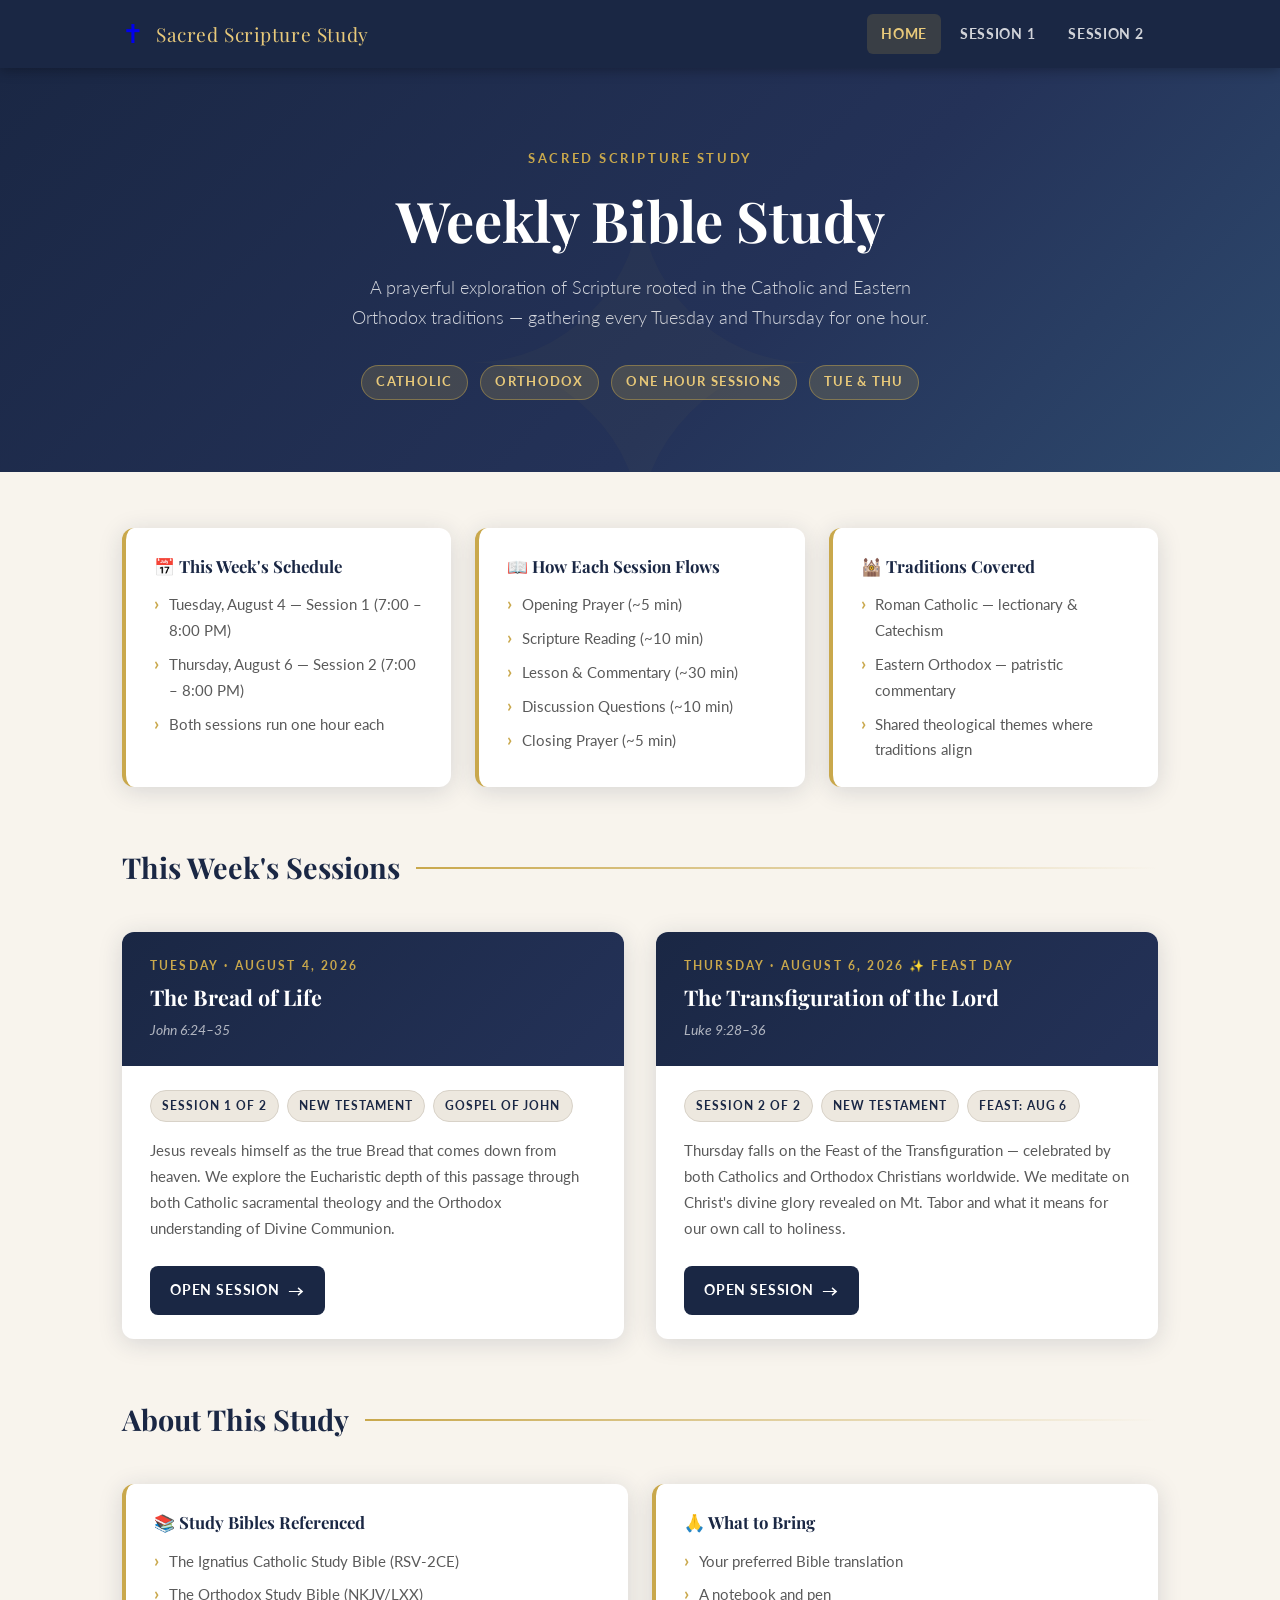
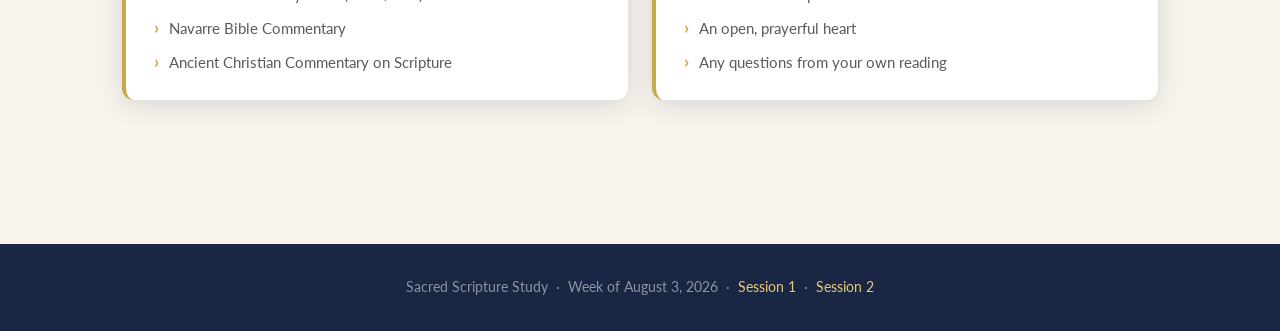
==== index.html @ 8dd01a8c "Add Bible study website: index, two session pages, shared CSS" ====
<!DOCTYPE html>
<html lang="en">
<head>
  <meta charset="UTF-8" />
  <meta name="viewport" content="width=device-width, initial-scale=1.0" />
  <title>Bible Study — Week of August 3, 2026</title>
  <meta name="description" content="Weekly Catholic &amp; Orthodox Bible study sessions — Tuesday &amp; Thursday, one hour each." />
  <link rel="stylesheet" href="styles.css" />
</head>
<body>

  <!-- ── Site Header ─────────────────────────────────────── -->
  <header class="site-header">
    <div class="header-inner">
      <a href="index.html" class="logo">
        <span class="logo-icon">✝</span>
        <span class="logo-text">Sacred Scripture Study</span>
      </a>
      <nav>
        <a href="index.html" class="active">Home</a>
        <a href="session1.html">Session 1</a>
        <a href="session2.html">Session 2</a>
      </nav>
    </div>
  </header>

  <!-- ── Hero ───────────────────────────────────────────── -->
  <section class="hero">
    <p class="hero-eyebrow">Sacred Scripture Study</p>
    <h1>Weekly Bible Study</h1>
    <p class="hero-subtitle">
      A prayerful exploration of Scripture rooted in the Catholic and Eastern
      Orthodox traditions — gathering every Tuesday and Thursday for one hour.
    </p>
    <div class="hero-tags">
      <span class="tag">Catholic</span>
      <span class="tag">Orthodox</span>
      <span class="tag">One Hour Sessions</span>
      <span class="tag">Tue &amp; Thu</span>
    </div>
  </section>

  <!-- ── Main Content ───────────────────────────────────── -->
  <main class="content-wrap">

    <!-- Week overview info boxes -->
    <div class="info-grid">
      <div class="info-box">
        <h3>📅 This Week's Schedule</h3>
        <ul>
          <li>Tuesday, August 4 — Session 1 (7:00 – 8:00 PM)</li>
          <li>Thursday, August 6 — Session 2 (7:00 – 8:00 PM)</li>
          <li>Both sessions run one hour each</li>
        </ul>
      </div>
      <div class="info-box">
        <h3>📖 How Each Session Flows</h3>
        <ul>
          <li>Opening Prayer (~5 min)</li>
          <li>Scripture Reading (~10 min)</li>
          <li>Lesson &amp; Commentary (~30 min)</li>
          <li>Discussion Questions (~10 min)</li>
          <li>Closing Prayer (~5 min)</li>
        </ul>
      </div>
      <div class="info-box">
        <h3>🕍 Traditions Covered</h3>
        <ul>
          <li>Roman Catholic — lectionary &amp; Catechism</li>
          <li>Eastern Orthodox — patristic commentary</li>
          <li>Shared theological themes where traditions align</li>
        </ul>
      </div>
    </div>

    <!-- Session cards -->
    <div class="section-divider">
      <h2 class="section-title">This Week's Sessions</h2>
    </div>

    <div class="session-grid">

      <!-- Session 1 card -->
      <div class="session-card">
        <div class="card-header">
          <p class="card-day">Tuesday · August 4, 2026</p>
          <h3 class="card-title">The Bread of Life</h3>
          <p class="card-verse">John 6:24–35</p>
        </div>
        <div class="card-body">
          <div class="card-meta">
            <span class="badge">Session 1 of 2</span>
            <span class="badge">New Testament</span>
            <span class="badge">Gospel of John</span>
          </div>
          <p class="card-desc">
            Jesus reveals himself as the true Bread that comes down from heaven.
            We explore the Eucharistic depth of this passage through both Catholic
            sacramental theology and the Orthodox understanding of Divine Communion.
          </p>
          <a href="session1.html" class="card-link">
            Open Session <span class="arrow">→</span>
          </a>
        </div>
      </div>

      <!-- Session 2 card -->
      <div class="session-card">
        <div class="card-header">
          <p class="card-day">Thursday · August 6, 2026 ✨ Feast Day</p>
          <h3 class="card-title">The Transfiguration of the Lord</h3>
          <p class="card-verse">Luke 9:28–36</p>
        </div>
        <div class="card-body">
          <div class="card-meta">
            <span class="badge">Session 2 of 2</span>
            <span class="badge">New Testament</span>
            <span class="badge">Feast: Aug 6</span>
          </div>
          <p class="card-desc">
            Thursday falls on the Feast of the Transfiguration — celebrated by
            both Catholics and Orthodox Christians worldwide. We meditate on
            Christ's divine glory revealed on Mt. Tabor and what it means for
            our own call to holiness.
          </p>
          <a href="session2.html" class="card-link">
            Open Session <span class="arrow">→</span>
          </a>
        </div>
      </div>

    </div>

    <!-- About section -->
    <div class="section-divider">
      <h2 class="section-title">About This Study</h2>
    </div>

    <div class="info-grid">
      <div class="info-box">
        <h3>📚 Study Bibles Referenced</h3>
        <ul>
          <li>The Ignatius Catholic Study Bible (RSV-2CE)</li>
          <li>The Orthodox Study Bible (NKJV/LXX)</li>
          <li>Navarre Bible Commentary</li>
          <li>Ancient Christian Commentary on Scripture</li>
        </ul>
      </div>
      <div class="info-box">
        <h3>🙏 What to Bring</h3>
        <ul>
          <li>Your preferred Bible translation</li>
          <li>A notebook and pen</li>
          <li>An open, prayerful heart</li>
          <li>Any questions from your own reading</li>
        </ul>
      </div>
    </div>

  </main>

  <!-- ── Footer ─────────────────────────────────────────── -->
  <footer class="site-footer">
    <p>Sacred Scripture Study &nbsp;·&nbsp; Week of August 3, 2026 &nbsp;·&nbsp;
      <a href="session1.html">Session 1</a> &nbsp;·&nbsp;
      <a href="session2.html">Session 2</a>
    </p>
  </footer>

</body>
</html>
---- styles.css ----
/* ============================================================
   Bible Study — Shared Stylesheet
   Palette: deep navy, antique gold, cream, soft sage
   ============================================================ */

/* ── Google Fonts ─────────────────────────────────────────── */
@import url('https://fonts.googleapis.com/css2?family=Playfair+Display:ital,wght@0,400;0,600;0,700;1,400&family=Lato:wght@300;400;700&display=swap');

/* ── Reset & base ─────────────────────────────────────────── */
*, *::before, *::after { box-sizing: border-box; margin: 0; padding: 0; }

:root {
  --navy:   #1a2744;
  --navy-light: #243258;
  --gold:   #c9a84c;
  --gold-light: #e8c97a;
  --cream:  #f8f4ed;
  --cream-dark: #ede8df;
  --sage:   #6b7f6a;
  --text:   #2d2d2d;
  --text-light: #5a5a5a;
  --white:  #ffffff;
  --shadow: 0 4px 24px rgba(26,39,68,.15);
  --radius: 12px;
  --transition: .25s ease;
}

html { scroll-behavior: smooth; }

body {
  font-family: 'Lato', sans-serif;
  background-color: var(--cream);
  color: var(--text);
  line-height: 1.7;
  font-size: 17px;
}

/* ── Site Header ──────────────────────────────────────────── */
.site-header {
  background: var(--navy);
  padding: 0;
  position: sticky;
  top: 0;
  z-index: 100;
  box-shadow: 0 2px 12px rgba(0,0,0,.3);
}

.header-inner {
  max-width: 1100px;
  margin: 0 auto;
  display: flex;
  align-items: center;
  justify-content: space-between;
  padding: 0 2rem;
  height: 68px;
}

.logo {
  display: flex;
  align-items: center;
  gap: .75rem;
  text-decoration: none;
}

.logo-icon {
  font-size: 1.6rem;
  line-height: 1;
}

.logo-text {
  font-family: 'Playfair Display', serif;
  font-size: 1.2rem;
  color: var(--gold-light);
  letter-spacing: .03em;
}

nav {
  display: flex;
  gap: .25rem;
}

nav a {
  color: rgba(255,255,255,.8);
  text-decoration: none;
  font-size: .9rem;
  font-weight: 700;
  letter-spacing: .05em;
  text-transform: uppercase;
  padding: .5rem .9rem;
  border-radius: 6px;
  transition: background var(--transition), color var(--transition);
}

nav a:hover,
nav a.active {
  background: rgba(201,168,76,.18);
  color: var(--gold-light);
}

/* ── Hero Banner ──────────────────────────────────────────── */
.hero {
  background: linear-gradient(135deg, var(--navy) 0%, var(--navy-light) 60%, #2e4a6e 100%);
  color: var(--white);
  text-align: center;
  padding: 5rem 2rem 4.5rem;
  position: relative;
  overflow: hidden;
}

.hero::before {
  content: '✦';
  position: absolute;
  font-size: 28rem;
  opacity: .03;
  top: -6rem;
  left: 50%;
  transform: translateX(-50%);
  pointer-events: none;
  color: var(--gold);
}

.hero-eyebrow {
  font-family: 'Lato', sans-serif;
  font-size: .8rem;
  font-weight: 700;
  letter-spacing: .2em;
  text-transform: uppercase;
  color: var(--gold);
  margin-bottom: 1rem;
}

.hero h1 {
  font-family: 'Playfair Display', serif;
  font-size: clamp(2.2rem, 5vw, 3.5rem);
  font-weight: 700;
  line-height: 1.2;
  margin-bottom: 1.25rem;
}

.hero-subtitle {
  font-size: 1.1rem;
  font-weight: 300;
  color: rgba(255,255,255,.8);
  max-width: 600px;
  margin: 0 auto 2rem;
}

.hero-tags {
  display: flex;
  gap: .75rem;
  justify-content: center;
  flex-wrap: wrap;
}

.tag {
  background: rgba(201,168,76,.2);
  border: 1px solid rgba(201,168,76,.45);
  color: var(--gold-light);
  font-size: .8rem;
  font-weight: 700;
  letter-spacing: .1em;
  text-transform: uppercase;
  padding: .35rem .9rem;
  border-radius: 50px;
}

/* ── Main content wrapper ─────────────────────────────────── */
.content-wrap {
  max-width: 1100px;
  margin: 0 auto;
  padding: 3.5rem 2rem;
}

/* ── Section heading ─────────────────────────────────────── */
.section-title {
  font-family: 'Playfair Display', serif;
  font-size: 1.8rem;
  font-weight: 700;
  color: var(--navy);
  margin-bottom: .5rem;
}

.section-divider {
  display: flex;
  align-items: center;
  gap: 1rem;
  margin-bottom: 2.5rem;
}

.section-divider::after {
  content: '';
  flex: 1;
  height: 2px;
  background: linear-gradient(to right, var(--gold), transparent);
}

.section-divider .section-title { margin-bottom: 0; }

/* ── Session Cards (index page) ──────────────────────────── */
.session-grid {
  display: grid;
  grid-template-columns: repeat(auto-fit, minmax(300px, 1fr));
  gap: 2rem;
  margin-bottom: 3.5rem;
}

.session-card {
  background: var(--white);
  border-radius: var(--radius);
  box-shadow: var(--shadow);
  overflow: hidden;
  display: flex;
  flex-direction: column;
  transition: transform var(--transition), box-shadow var(--transition);
}

.session-card:hover {
  transform: translateY(-4px);
  box-shadow: 0 8px 32px rgba(26,39,68,.2);
}

.card-header {
  background: linear-gradient(135deg, var(--navy), var(--navy-light));
  padding: 1.5rem 1.75rem;
  color: var(--white);
}

.card-day {
  font-size: .75rem;
  font-weight: 700;
  letter-spacing: .18em;
  text-transform: uppercase;
  color: var(--gold);
  margin-bottom: .4rem;
}

.card-title {
  font-family: 'Playfair Display', serif;
  font-size: 1.35rem;
  font-weight: 700;
  line-height: 1.3;
  margin-bottom: .5rem;
}

.card-verse {
  font-size: .85rem;
  color: rgba(255,255,255,.65);
  font-style: italic;
}

.card-body {
  padding: 1.5rem 1.75rem;
  flex: 1;
  display: flex;
  flex-direction: column;
  gap: 1rem;
}

.card-meta {
  display: flex;
  flex-wrap: wrap;
  gap: .5rem;
}

.badge {
  background: var(--cream-dark);
  color: var(--navy);
  font-size: .75rem;
  font-weight: 700;
  letter-spacing: .08em;
  text-transform: uppercase;
  padding: .3rem .7rem;
  border-radius: 50px;
  border: 1px solid #d8d2c8;
}

.card-desc {
  color: var(--text-light);
  font-size: .95rem;
  flex: 1;
}

.card-link {
  display: inline-flex;
  align-items: center;
  gap: .5rem;
  background: var(--navy);
  color: var(--white);
  text-decoration: none;
  font-size: .85rem;
  font-weight: 700;
  letter-spacing: .06em;
  text-transform: uppercase;
  padding: .7rem 1.25rem;
  border-radius: 8px;
  align-self: flex-start;
  margin-top: .5rem;
  transition: background var(--transition);
}

.card-link:hover { background: var(--gold); color: var(--navy); }
.card-link .arrow { font-size: 1rem; }

/* ── Info Box (calendar / about) ──────────────────────────── */
.info-grid {
  display: grid;
  grid-template-columns: repeat(auto-fit, minmax(260px, 1fr));
  gap: 1.5rem;
  margin-bottom: 3.5rem;
}

.info-box {
  background: var(--white);
  border-radius: var(--radius);
  border-left: 4px solid var(--gold);
  padding: 1.5rem 1.75rem;
  box-shadow: var(--shadow);
}

.info-box h3 {
  font-family: 'Playfair Display', serif;
  font-size: 1.05rem;
  color: var(--navy);
  margin-bottom: .75rem;
  display: flex;
  align-items: center;
  gap: .5rem;
}

.info-box ul {
  list-style: none;
  display: flex;
  flex-direction: column;
  gap: .5rem;
}

.info-box li {
  font-size: .95rem;
  color: var(--text-light);
  display: flex;
  align-items: flex-start;
  gap: .6rem;
}

.info-box li::before {
  content: '›';
  color: var(--gold);
  font-weight: 700;
  font-size: 1.1rem;
  line-height: 1.4;
  flex-shrink: 0;
}

/* ── Session Page Layout ──────────────────────────────────── */
.session-hero {
  background: linear-gradient(135deg, var(--navy) 0%, #2e4a6e 100%);
  color: var(--white);
  padding: 4rem 2rem 3.5rem;
  text-align: center;
}

.session-hero .eyebrow {
  font-size: .75rem;
  font-weight: 700;
  letter-spacing: .2em;
  text-transform: uppercase;
  color: var(--gold);
  margin-bottom: .75rem;
}

.session-hero h1 {
  font-family: 'Playfair Display', serif;
  font-size: clamp(1.9rem, 4vw, 2.8rem);
  font-weight: 700;
  line-height: 1.25;
  margin-bottom: .75rem;
}

.session-hero .session-ref {
  font-size: 1rem;
  color: rgba(255,255,255,.7);
  font-style: italic;
}

.session-meta-bar {
  background: var(--cream-dark);
  border-bottom: 1px solid #d8d2c8;
}

.session-meta-bar .inner {
  max-width: 1100px;
  margin: 0 auto;
  padding: .85rem 2rem;
  display: flex;
  gap: 2rem;
  flex-wrap: wrap;
  align-items: center;
}

.meta-item {
  display: flex;
  align-items: center;
  gap: .45rem;
  font-size: .85rem;
  color: var(--text-light);
  font-weight: 700;
}

.meta-item .icon { font-size: 1rem; }

/* ── Article Blocks ──────────────────────────────────────── */
.article {
  max-width: 860px;
  margin: 0 auto;
  padding: 3.5rem 2rem;
}

.block {
  margin-bottom: 3rem;
}

.block-label {
  font-size: .7rem;
  font-weight: 700;
  letter-spacing: .22em;
  text-transform: uppercase;
  color: var(--gold);
  margin-bottom: .5rem;
}

.block h2 {
  font-family: 'Playfair Display', serif;
  font-size: 1.55rem;
  font-weight: 700;
  color: var(--navy);
  margin-bottom: 1rem;
  line-height: 1.3;
}

.block h3 {
  font-family: 'Playfair Display', serif;
  font-size: 1.15rem;
  font-weight: 600;
  color: var(--navy);
  margin-top: 1.5rem;
  margin-bottom: .6rem;
}

.block p { margin-bottom: .9rem; color: var(--text); }

.block ul, .block ol {
  padding-left: 1.5rem;
  margin-bottom: .9rem;
}

.block li { margin-bottom: .4rem; }

/* ── Prayer Box ──────────────────────────────────────────── */
.prayer-box {
  background: linear-gradient(160deg, var(--navy) 0%, #1e3060 100%);
  color: var(--white);
  border-radius: var(--radius);
  padding: 2.5rem 2.5rem 2rem;
  margin-bottom: 3rem;
  position: relative;
  overflow: hidden;
}

.prayer-box::before {
  content: '✦';
  position: absolute;
  font-size: 14rem;
  right: -2rem;
  bottom: -3rem;
  opacity: .05;
  color: var(--gold);
  pointer-events: none;
}

.prayer-box .prayer-label {
  font-size: .7rem;
  font-weight: 700;
  letter-spacing: .22em;
  text-transform: uppercase;
  color: var(--gold);
  margin-bottom: 1rem;
  display: flex;
  align-items: center;
  gap: .5rem;
}

.prayer-box h2 {
  font-family: 'Playfair Display', serif;
  font-size: 1.5rem;
  margin-bottom: 1.25rem;
  color: var(--white);
}

.prayer-text {
  font-family: 'Playfair Display', serif;
  font-size: 1.05rem;
  font-style: italic;
  line-height: 2;
  color: rgba(255,255,255,.9);
  border-left: 3px solid var(--gold);
  padding-left: 1.5rem;
}

/* ── Scripture Box ───────────────────────────────────────── */
.scripture-box {
  background: var(--cream-dark);
  border-radius: var(--radius);
  padding: 2rem 2.25rem;
  margin-bottom: 3rem;
  border: 1px solid #d8d2c8;
}

.scripture-box .verse-ref {
  font-size: .75rem;
  font-weight: 700;
  letter-spacing: .18em;
  text-transform: uppercase;
  color: var(--sage);
  margin-bottom: .75rem;
  display: flex;
  align-items: center;
  gap: .5rem;
}

.scripture-box h2 {
  font-family: 'Playfair Display', serif;
  font-size: 1.4rem;
  color: var(--navy);
  margin-bottom: 1.25rem;
}

.verse-block { margin-bottom: 1.2rem; }

.verse-num {
  font-size: .75rem;
  font-weight: 700;
  color: var(--gold);
  vertical-align: super;
  margin-right: .2rem;
}

.verse-text {
  font-family: 'Playfair Display', serif;
  font-size: 1rem;
  font-style: italic;
  line-height: 1.85;
  color: var(--text);
}

.translation-note {
  font-size: .8rem;
  color: var(--text-light);
  margin-top: 1rem;
  padding-top: .75rem;
  border-top: 1px solid #d8d2c8;
}

/* ── Tradition Panel ─────────────────────────────────────── */
.tradition-grid {
  display: grid;
  grid-template-columns: repeat(auto-fit, minmax(280px, 1fr));
  gap: 1.5rem;
  margin-bottom: 3rem;
}

.tradition-panel {
  border-radius: var(--radius);
  padding: 1.75rem;
  border: 1px solid;
}

.tradition-panel.catholic {
  background: #f0f4ff;
  border-color: #c0caf0;
}

.tradition-panel.orthodox {
  background: #fff8f0;
  border-color: #f0ddc0;
}

.tradition-panel .trad-label {
  font-size: .7rem;
  font-weight: 700;
  letter-spacing: .18em;
  text-transform: uppercase;
  margin-bottom: .5rem;
}

.tradition-panel.catholic .trad-label { color: #3a4f9e; }
.tradition-panel.orthodox .trad-label { color: #8a4e10; }

.tradition-panel h3 {
  font-family: 'Playfair Display', serif;
  font-size: 1.1rem;
  margin-bottom: .75rem;
}

.tradition-panel.catholic h3 { color: #1a2a6e; }
.tradition-panel.orthodox h3 { color: #6a2e00; }

.tradition-panel p {
  font-size: .95rem;
  color: var(--text-light);
  line-height: 1.7;
}

/* ── Discussion Questions ────────────────────────────────── */
.questions-box {
  background: var(--white);
  border-radius: var(--radius);
  padding: 2rem 2.25rem;
  box-shadow: var(--shadow);
  margin-bottom: 3rem;
}

.questions-box h2 {
  font-family: 'Playfair Display', serif;
  font-size: 1.4rem;
  color: var(--navy);
  margin-bottom: 1.25rem;
}

.question-list {
  list-style: none;
  counter-reset: q-counter;
  display: flex;
  flex-direction: column;
  gap: 1rem;
}

.question-list li {
  counter-increment: q-counter;
  display: flex;
  gap: 1rem;
  align-items: flex-start;
}

.question-list li::before {
  content: counter(q-counter);
  background: var(--navy);
  color: var(--gold-light);
  font-size: .8rem;
  font-weight: 700;
  min-width: 28px;
  height: 28px;
  border-radius: 50%;
  display: flex;
  align-items: center;
  justify-content: center;
  margin-top: .15rem;
  flex-shrink: 0;
}

/* ── Closing Prayer ──────────────────────────────────────── */
.closing-prayer {
  background: var(--cream-dark);
  border-radius: var(--radius);
  padding: 2rem 2.25rem;
  border: 1px solid #d8d2c8;
  margin-bottom: 3rem;
}

.closing-prayer h2 {
  font-family: 'Playfair Display', serif;
  font-size: 1.35rem;
  color: var(--navy);
  margin-bottom: 1rem;
}

.closing-prayer .prayer-text {
  color: var(--text);
  border-left-color: var(--sage);
}

/* ── Session Navigation ──────────────────────────────────── */
.session-nav {
  display: flex;
  justify-content: space-between;
  gap: 1rem;
  flex-wrap: wrap;
  padding: 2rem;
  max-width: 860px;
  margin: 0 auto;
  border-top: 2px solid var(--cream-dark);
}

.session-nav a {
  display: inline-flex;
  align-items: center;
  gap: .5rem;
  text-decoration: none;
  font-size: .85rem;
  font-weight: 700;
  letter-spacing: .06em;
  text-transform: uppercase;
  color: var(--navy);
  transition: color var(--transition);
}

.session-nav a:hover { color: var(--gold); }

/* ── Footer ──────────────────────────────────────────────── */
.site-footer {
  background: var(--navy);
  color: rgba(255,255,255,.5);
  text-align: center;
  padding: 2rem;
  font-size: .85rem;
  margin-top: 2rem;
}

.site-footer a { color: var(--gold-light); text-decoration: none; }
.site-footer a:hover { text-decoration: underline; }

/* ── Responsive ──────────────────────────────────────────── */
@media (max-width: 680px) {
  .header-inner { padding: 0 1rem; }
  nav a { padding: .4rem .6rem; font-size: .8rem; }
  .logo-text { display: none; }
  .content-wrap { padding: 2rem 1rem; }
  .article { padding: 2rem 1rem; }
  .prayer-box { padding: 1.75rem 1.5rem 1.5rem; }
  .prayer-text { font-size: .95rem; }
}
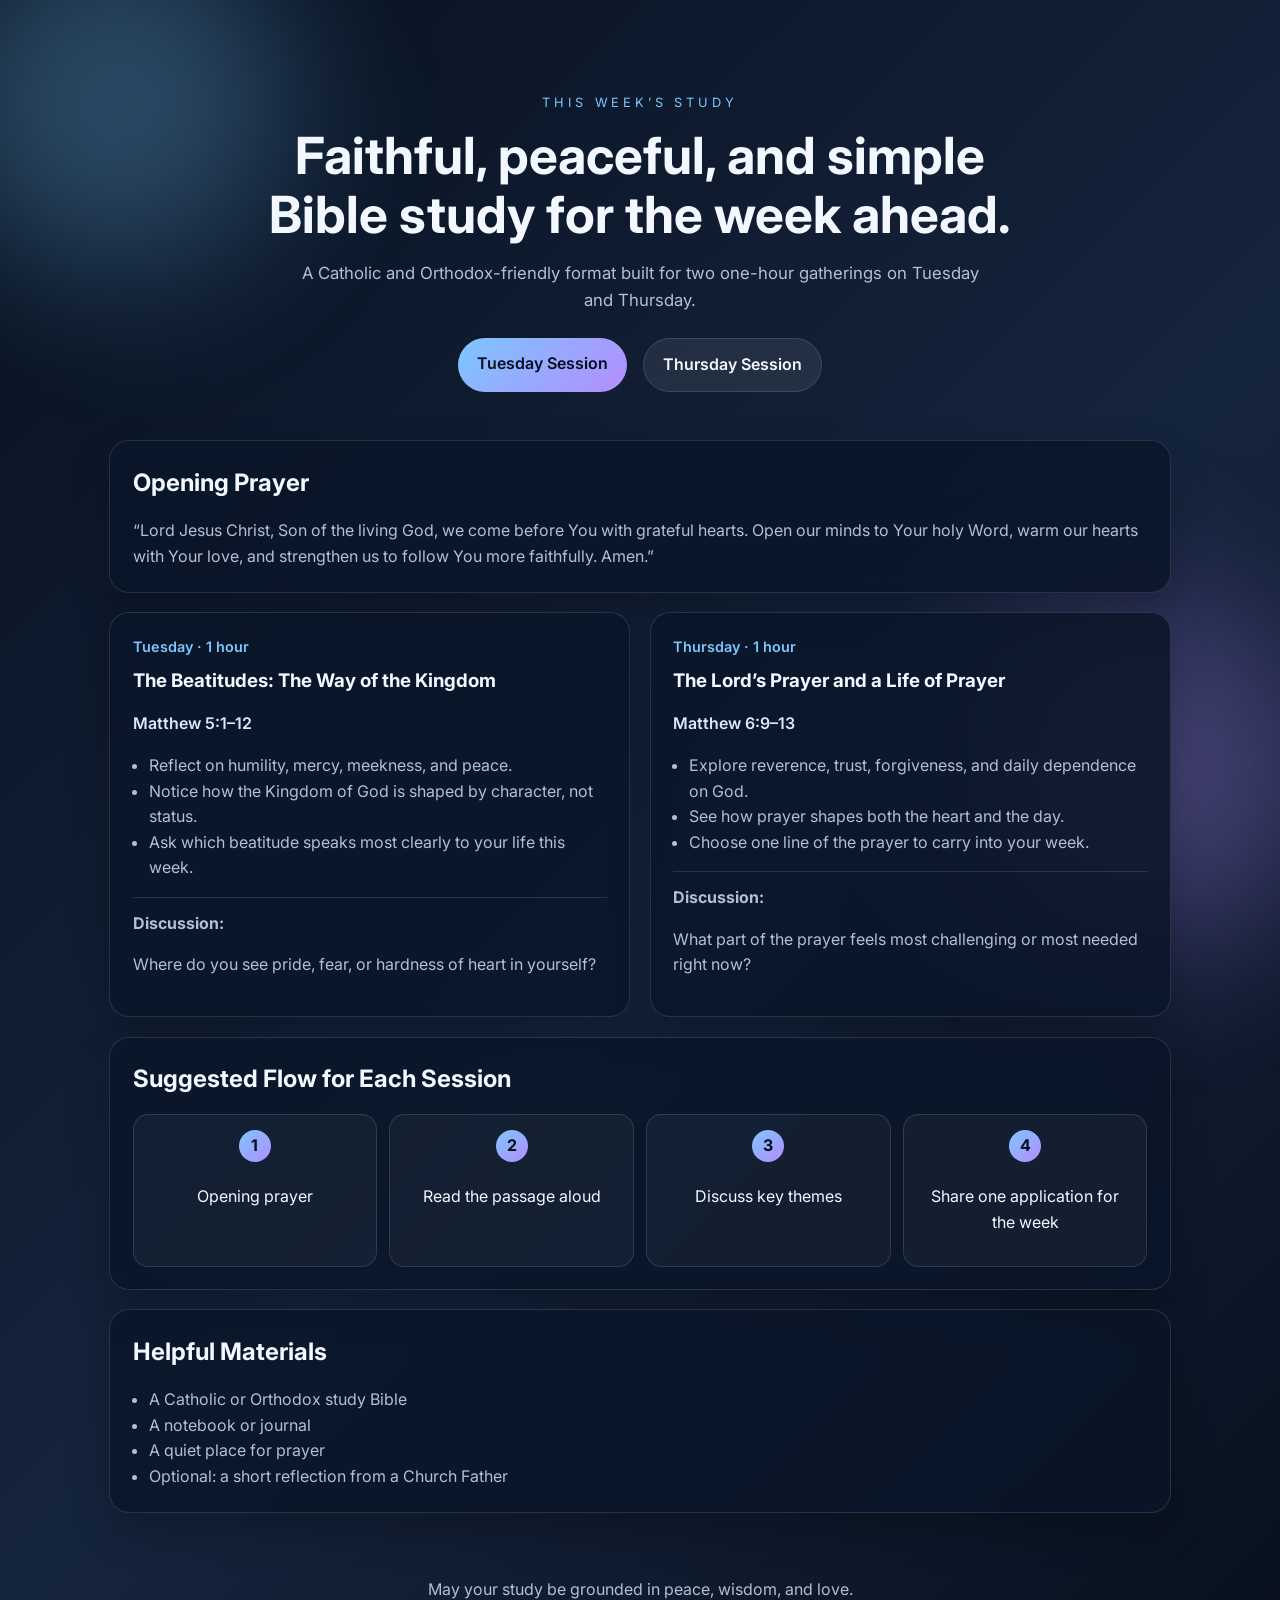
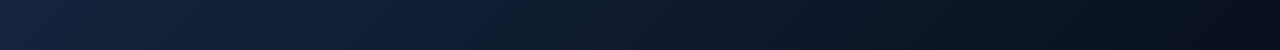
==== commit 0de9cf49: "Add simple Bible study website" ====
--- a/index.html
+++ b/index.html
@@ -1,171 +1,117 @@
 <!DOCTYPE html>
 <html lang="en">
-<head>
-  <meta charset="UTF-8" />
-  <meta name="viewport" content="width=device-width, initial-scale=1.0" />
-  <title>Bible Study — Week of August 3, 2026</title>
-  <meta name="description" content="Weekly Catholic &amp; Orthodox Bible study sessions — Tuesday &amp; Thursday, one hour each." />
-  <link rel="stylesheet" href="styles.css" />
-</head>
-<body>
+  <head>
+    <meta charset="UTF-8" />
+    <meta name="viewport" content="width=device-width, initial-scale=1.0" />
+    <title>Weekly Bible Study</title>
+    <meta
+      name="description"
+      content="A modern, peaceful Bible study plan for Tuesday and Thursday sessions."
+    />
+    <link rel="preconnect" href="https://fonts.googleapis.com" />
+    <link rel="preconnect" href="https://fonts.gstatic.com" crossorigin />
+    <link
+      href="https://fonts.googleapis.com/css2?family=Inter:wght@400;500;600;700&display=swap"
+      rel="stylesheet"
+    />
+    <link rel="stylesheet" href="style.css" />
+  </head>
+  <body>
+    <div class="bg-glow glow-one"></div>
+    <div class="bg-glow glow-two"></div>
 
-  <!-- ── Site Header ─────────────────────────────────────── -->
-  <header class="site-header">
-    <div class="header-inner">
-      <a href="index.html" class="logo">
-        <span class="logo-icon">✝</span>
-        <span class="logo-text">Sacred Scripture Study</span>
-      </a>
-      <nav>
-        <a href="index.html" class="active">Home</a>
-        <a href="session1.html">Session 1</a>
-        <a href="session2.html">Session 2</a>
-      </nav>
-    </div>
-  </header>
-
-  <!-- ── Hero ───────────────────────────────────────────── -->
-  <section class="hero">
-    <p class="hero-eyebrow">Sacred Scripture Study</p>
-    <h1>Weekly Bible Study</h1>
-    <p class="hero-subtitle">
-      A prayerful exploration of Scripture rooted in the Catholic and Eastern
-      Orthodox traditions — gathering every Tuesday and Thursday for one hour.
-    </p>
-    <div class="hero-tags">
-      <span class="tag">Catholic</span>
-      <span class="tag">Orthodox</span>
-      <span class="tag">One Hour Sessions</span>
-      <span class="tag">Tue &amp; Thu</span>
-    </div>
-  </section>
-
-  <!-- ── Main Content ───────────────────────────────────── -->
-  <main class="content-wrap">
-
-    <!-- Week overview info boxes -->
-    <div class="info-grid">
-      <div class="info-box">
-        <h3>📅 This Week's Schedule</h3>
-        <ul>
-          <li>Tuesday, August 4 — Session 1 (7:00 – 8:00 PM)</li>
-          <li>Thursday, August 6 — Session 2 (7:00 – 8:00 PM)</li>
-          <li>Both sessions run one hour each</li>
-        </ul>
-      </div>
-      <div class="info-box">
-        <h3>📖 How Each Session Flows</h3>
-        <ul>
-          <li>Opening Prayer (~5 min)</li>
-          <li>Scripture Reading (~10 min)</li>
-          <li>Lesson &amp; Commentary (~30 min)</li>
-          <li>Discussion Questions (~10 min)</li>
-          <li>Closing Prayer (~5 min)</li>
-        </ul>
-      </div>
-      <div class="info-box">
-        <h3>🕍 Traditions Covered</h3>
-        <ul>
-          <li>Roman Catholic — lectionary &amp; Catechism</li>
-          <li>Eastern Orthodox — patristic commentary</li>
-          <li>Shared theological themes where traditions align</li>
-        </ul>
-      </div>
-    </div>
-
-    <!-- Session cards -->
-    <div class="section-divider">
-      <h2 class="section-title">This Week's Sessions</h2>
-    </div>
-
-    <div class="session-grid">
-
-      <!-- Session 1 card -->
-      <div class="session-card">
-        <div class="card-header">
-          <p class="card-day">Tuesday · August 4, 2026</p>
-          <h3 class="card-title">The Bread of Life</h3>
-          <p class="card-verse">John 6:24–35</p>
-        </div>
-        <div class="card-body">
-          <div class="card-meta">
-            <span class="badge">Session 1 of 2</span>
-            <span class="badge">New Testament</span>
-            <span class="badge">Gospel of John</span>
-          </div>
-          <p class="card-desc">
-            Jesus reveals himself as the true Bread that comes down from heaven.
-            We explore the Eucharistic depth of this passage through both Catholic
-            sacramental theology and the Orthodox understanding of Divine Communion.
-          </p>
-          <a href="session1.html" class="card-link">
-            Open Session <span class="arrow">→</span>
-          </a>
+    <header class="hero">
+      <div class="hero__content">
+        <p class="eyebrow">This Week’s Study</p>
+        <h1>Faithful, peaceful, and simple Bible study for the week ahead.</h1>
+        <p class="hero__text">
+          A Catholic and Orthodox-friendly format built for two one-hour gatherings on
+          Tuesday and Thursday.
+        </p>
+        <div class="hero__actions">
+          <a href="#tuesday" class="button button--primary">Tuesday Session</a>
+          <a href="#thursday" class="button button--secondary">Thursday Session</a>
         </div>
       </div>
+    </header>
 
-      <!-- Session 2 card -->
-      <div class="session-card">
-        <div class="card-header">
-          <p class="card-day">Thursday · August 6, 2026 ✨ Feast Day</p>
-          <h3 class="card-title">The Transfiguration of the Lord</h3>
-          <p class="card-verse">Luke 9:28–36</p>
+    <main class="container">
+      <section class="card prayer-card">
+        <h2>Opening Prayer</h2>
+        <p>
+          “Lord Jesus Christ, Son of the living God, we come before You with grateful
+          hearts. Open our minds to Your holy Word, warm our hearts with Your love, and
+          strengthen us to follow You more faithfully. Amen.”
+        </p>
+      </section>
+
+      <section class="session-grid">
+        <article class="card" id="tuesday">
+          <div class="card__meta">Tuesday · 1 hour</div>
+          <h3>The Beatitudes: The Way of the Kingdom</h3>
+          <p class="card__scripture">Matthew 5:1–12</p>
+          <ul>
+            <li>Reflect on humility, mercy, meekness, and peace.</li>
+            <li>Notice how the Kingdom of God is shaped by character, not status.</li>
+            <li>Ask which beatitude speaks most clearly to your life this week.</li>
+          </ul>
+          <div class="card__questions">
+            <strong>Discussion:</strong>
+            <p>Where do you see pride, fear, or hardness of heart in yourself?</p>
+          </div>
+        </article>
+
+        <article class="card" id="thursday">
+          <div class="card__meta">Thursday · 1 hour</div>
+          <h3>The Lord’s Prayer and a Life of Prayer</h3>
+          <p class="card__scripture">Matthew 6:9–13</p>
+          <ul>
+            <li>Explore reverence, trust, forgiveness, and daily dependence on God.</li>
+            <li>See how prayer shapes both the heart and the day.</li>
+            <li>Choose one line of the prayer to carry into your week.</li>
+          </ul>
+          <div class="card__questions">
+            <strong>Discussion:</strong>
+            <p>What part of the prayer feels most challenging or most needed right now?</p>
+          </div>
+        </article>
+      </section>
+
+      <section class="card simple-structure">
+        <h2>Suggested Flow for Each Session</h2>
+        <div class="steps">
+          <div class="step">
+            <span>1</span>
+            <p>Opening prayer</p>
+          </div>
+          <div class="step">
+            <span>2</span>
+            <p>Read the passage aloud</p>
+          </div>
+          <div class="step">
+            <span>3</span>
+            <p>Discuss key themes</p>
+          </div>
+          <div class="step">
+            <span>4</span>
+            <p>Share one application for the week</p>
+          </div>
         </div>
-        <div class="card-body">
-          <div class="card-meta">
-            <span class="badge">Session 2 of 2</span>
-            <span class="badge">New Testament</span>
-            <span class="badge">Feast: Aug 6</span>
-          </div>
-          <p class="card-desc">
-            Thursday falls on the Feast of the Transfiguration — celebrated by
-            both Catholics and Orthodox Christians worldwide. We meditate on
-            Christ's divine glory revealed on Mt. Tabor and what it means for
-            our own call to holiness.
-          </p>
-          <a href="session2.html" class="card-link">
-            Open Session <span class="arrow">→</span>
-          </a>
-        </div>
-      </div>
+      </section>
 
-    </div>
+      <section class="card materials-card">
+        <h2>Helpful Materials</h2>
+        <ul>
+          <li>A Catholic or Orthodox study Bible</li>
+          <li>A notebook or journal</li>
+          <li>A quiet place for prayer</li>
+          <li>Optional: a short reflection from a Church Father</li>
+        </ul>
+      </section>
+    </main>
 
-    <!-- About section -->
-    <div class="section-divider">
-      <h2 class="section-title">About This Study</h2>
-    </div>
-
-    <div class="info-grid">
-      <div class="info-box">
-        <h3>📚 Study Bibles Referenced</h3>
-        <ul>
-          <li>The Ignatius Catholic Study Bible (RSV-2CE)</li>
-          <li>The Orthodox Study Bible (NKJV/LXX)</li>
-          <li>Navarre Bible Commentary</li>
-          <li>Ancient Christian Commentary on Scripture</li>
-        </ul>
-      </div>
-      <div class="info-box">
-        <h3>🙏 What to Bring</h3>
-        <ul>
-          <li>Your preferred Bible translation</li>
-          <li>A notebook and pen</li>
-          <li>An open, prayerful heart</li>
-          <li>Any questions from your own reading</li>
-        </ul>
-      </div>
-    </div>
-
-  </main>
-
-  <!-- ── Footer ─────────────────────────────────────────── -->
-  <footer class="site-footer">
-    <p>Sacred Scripture Study &nbsp;·&nbsp; Week of August 3, 2026 &nbsp;·&nbsp;
-      <a href="session1.html">Session 1</a> &nbsp;·&nbsp;
-      <a href="session2.html">Session 2</a>
-    </p>
-  </footer>
-
-</body>
+    <footer class="footer">
+      <p>May your study be grounded in peace, wisdom, and love.</p>
+    </footer>
+  </body>
 </html>
--- a/style.css
+++ b/style.css
@@ -0,0 +1,241 @@
+:root {
+  color-scheme: dark;
+  --bg: #07111f;
+  --bg-soft: #0f1c2f;
+  --card: rgba(10, 22, 40, 0.85);
+  --text: #f3f7ff;
+  --muted: #b3c0d4;
+  --accent: #7cc7ff;
+  --accent-2: #b48cff;
+  --border: rgba(255, 255, 255, 0.12);
+}
+
+* {
+  box-sizing: border-box;
+}
+
+body {
+  margin: 0;
+  font-family: "Inter", sans-serif;
+  color: var(--text);
+  background: linear-gradient(135deg, var(--bg), #15243d 55%, #08101d);
+  min-height: 100vh;
+  line-height: 1.6;
+  overflow-x: hidden;
+}
+
+.bg-glow {
+  position: fixed;
+  width: 22rem;
+  height: 22rem;
+  border-radius: 50%;
+  filter: blur(80px);
+  opacity: 0.3;
+  z-index: 0;
+  pointer-events: none;
+}
+
+.glow-one {
+  background: var(--accent);
+  top: -5rem;
+  left: -4rem;
+}
+
+.glow-two {
+  background: var(--accent-2);
+  bottom: -3rem;
+  right: -3rem;
+}
+
+.hero,
+.container,
+.footer {
+  position: relative;
+  z-index: 1;
+}
+
+.hero {
+  padding: 5rem 1.5rem 3rem;
+  display: flex;
+  justify-content: center;
+}
+
+.hero__content {
+  max-width: 760px;
+  text-align: center;
+}
+
+.eyebrow {
+  text-transform: uppercase;
+  letter-spacing: 0.3em;
+  font-size: 0.8rem;
+  color: var(--accent);
+  margin-bottom: 0.8rem;
+}
+
+h1 {
+  font-size: clamp(2rem, 4vw, 3.2rem);
+  line-height: 1.15;
+  margin: 0 0 1rem;
+}
+
+.hero__text {
+  font-size: 1.05rem;
+  color: var(--muted);
+  margin: 0 auto 1.5rem;
+  max-width: 680px;
+}
+
+.hero__actions {
+  display: flex;
+  justify-content: center;
+  gap: 1rem;
+  flex-wrap: wrap;
+}
+
+.button {
+  text-decoration: none;
+  padding: 0.85rem 1.2rem;
+  border-radius: 999px;
+  font-weight: 600;
+  transition: transform 0.2s ease, background 0.2s ease;
+}
+
+.button:hover {
+  transform: translateY(-2px);
+}
+
+.button--primary {
+  background: linear-gradient(135deg, var(--accent), var(--accent-2));
+  color: #03111d;
+}
+
+.button--secondary {
+  background: rgba(255, 255, 255, 0.08);
+  color: var(--text);
+  border: 1px solid var(--border);
+}
+
+.container {
+  max-width: 1100px;
+  margin: 0 auto;
+  padding: 0 1.2rem 3rem;
+}
+
+.card {
+  background: var(--card);
+  border: 1px solid var(--border);
+  border-radius: 1.25rem;
+  box-shadow: 0 18px 40px rgba(0, 0, 0, 0.24);
+  padding: 1.4rem;
+  backdrop-filter: blur(10px);
+}
+
+.prayer-card {
+  margin-bottom: 1.2rem;
+}
+
+.prayer-card p {
+  color: var(--muted);
+  margin-bottom: 0;
+}
+
+.session-grid {
+  display: grid;
+  grid-template-columns: repeat(2, minmax(0, 1fr));
+  gap: 1.2rem;
+  margin-bottom: 1.2rem;
+}
+
+.card__meta {
+  color: var(--accent);
+  font-weight: 600;
+  font-size: 0.9rem;
+  margin-bottom: 0.45rem;
+}
+
+.card h2,
+.card h3 {
+  margin-top: 0;
+  margin-bottom: 0.4rem;
+}
+
+.card__scripture {
+  color: #d9e9ff;
+  font-weight: 600;
+  margin-bottom: 0.6rem;
+}
+
+.card ul {
+  padding-left: 1rem;
+  color: var(--muted);
+}
+
+.card__questions {
+  margin-top: 0.8rem;
+  padding-top: 0.8rem;
+  border-top: 1px solid var(--border);
+  color: var(--muted);
+}
+
+.simple-structure {
+  margin-bottom: 1.2rem;
+}
+
+.steps {
+  display: grid;
+  grid-template-columns: repeat(4, minmax(0, 1fr));
+  gap: 0.8rem;
+  margin-top: 1rem;
+}
+
+.step {
+  background: rgba(255, 255, 255, 0.04);
+  padding: 0.9rem;
+  border-radius: 0.95rem;
+  border: 1px solid var(--border);
+  text-align: center;
+}
+
+.step span {
+  display: inline-flex;
+  align-items: center;
+  justify-content: center;
+  width: 2rem;
+  height: 2rem;
+  border-radius: 50%;
+  background: linear-gradient(135deg, var(--accent), var(--accent-2));
+  color: #03111d;
+  font-weight: 700;
+  margin-bottom: 0.4rem;
+}
+
+.materials-card ul {
+  margin-bottom: 0;
+}
+
+.footer {
+  text-align: center;
+  padding: 0 1rem 2rem;
+  color: var(--muted);
+}
+
+@media (max-width: 768px) {
+  .session-grid {
+    grid-template-columns: 1fr;
+  }
+
+  .steps {
+    grid-template-columns: 1fr 1fr;
+  }
+}
+
+@media (max-width: 480px) {
+  .hero {
+    padding-top: 3rem;
+  }
+
+  .steps {
+    grid-template-columns: 1fr;
+  }
+}
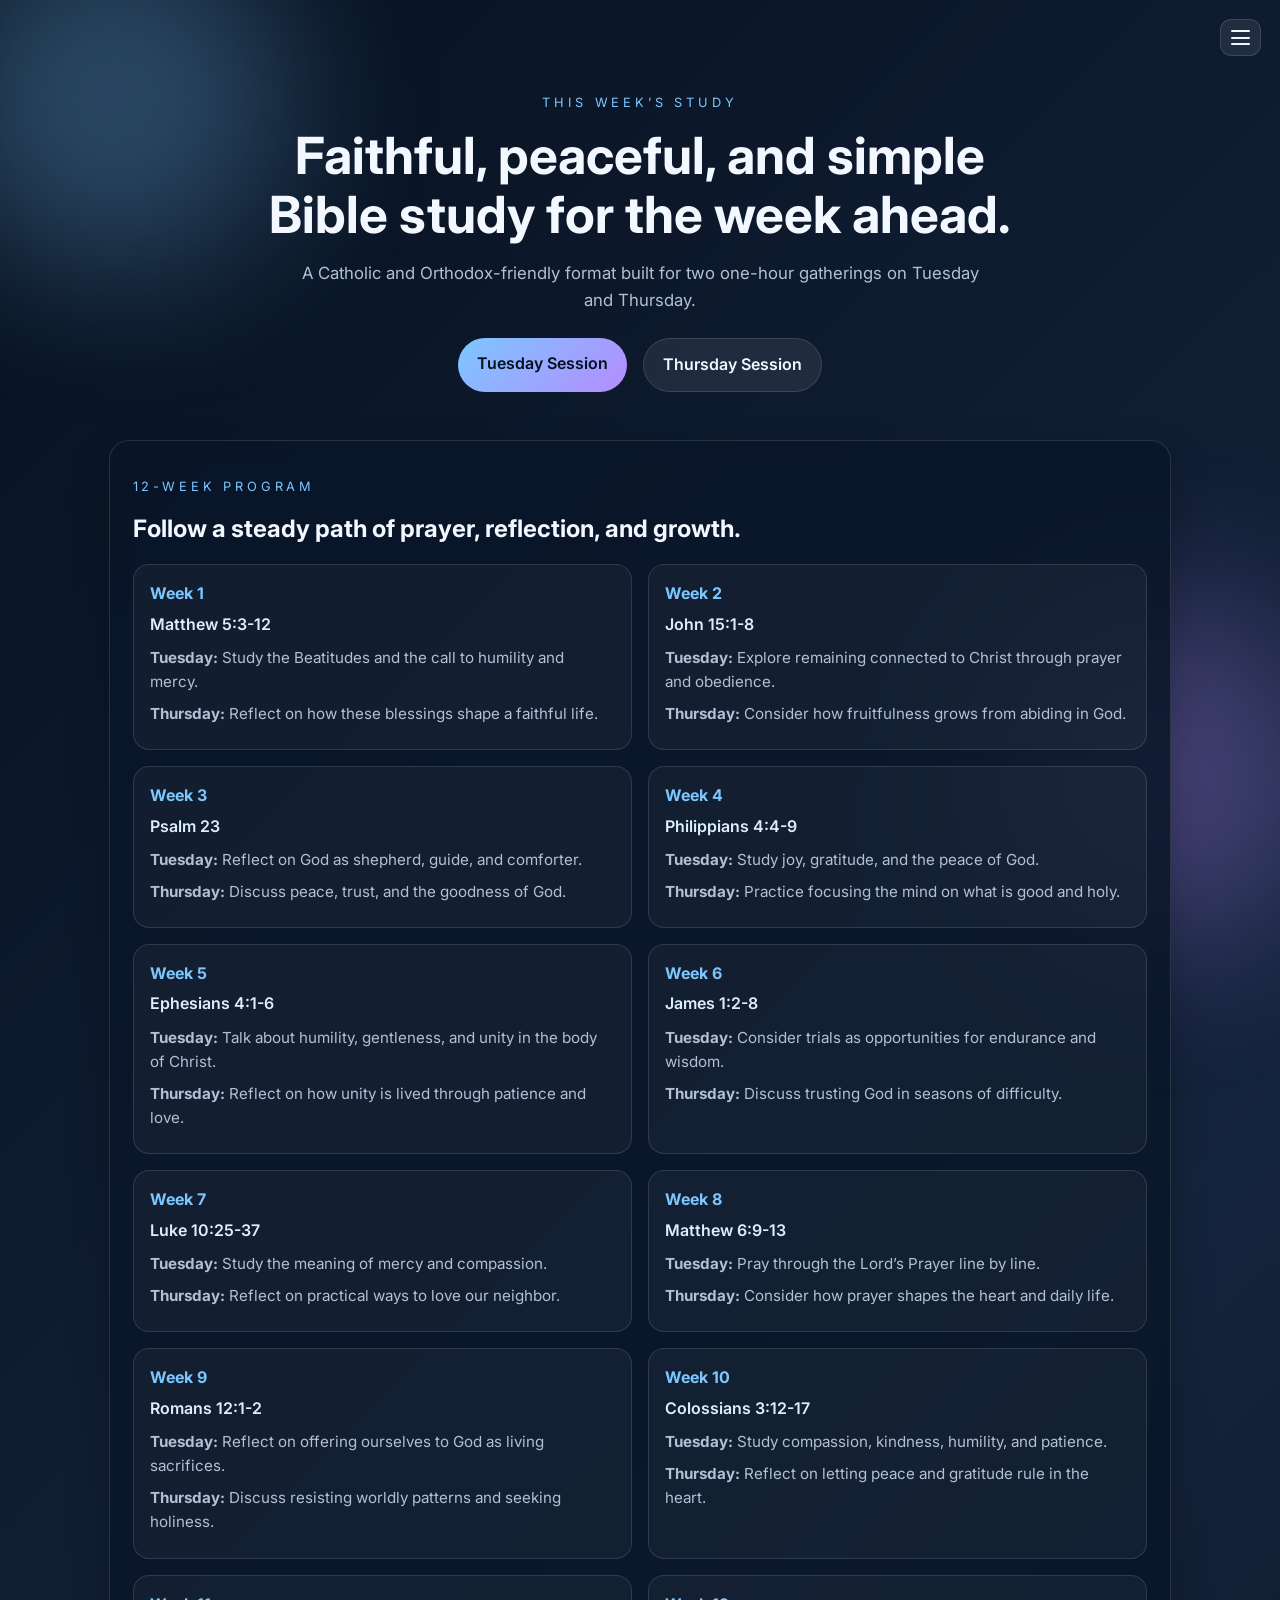
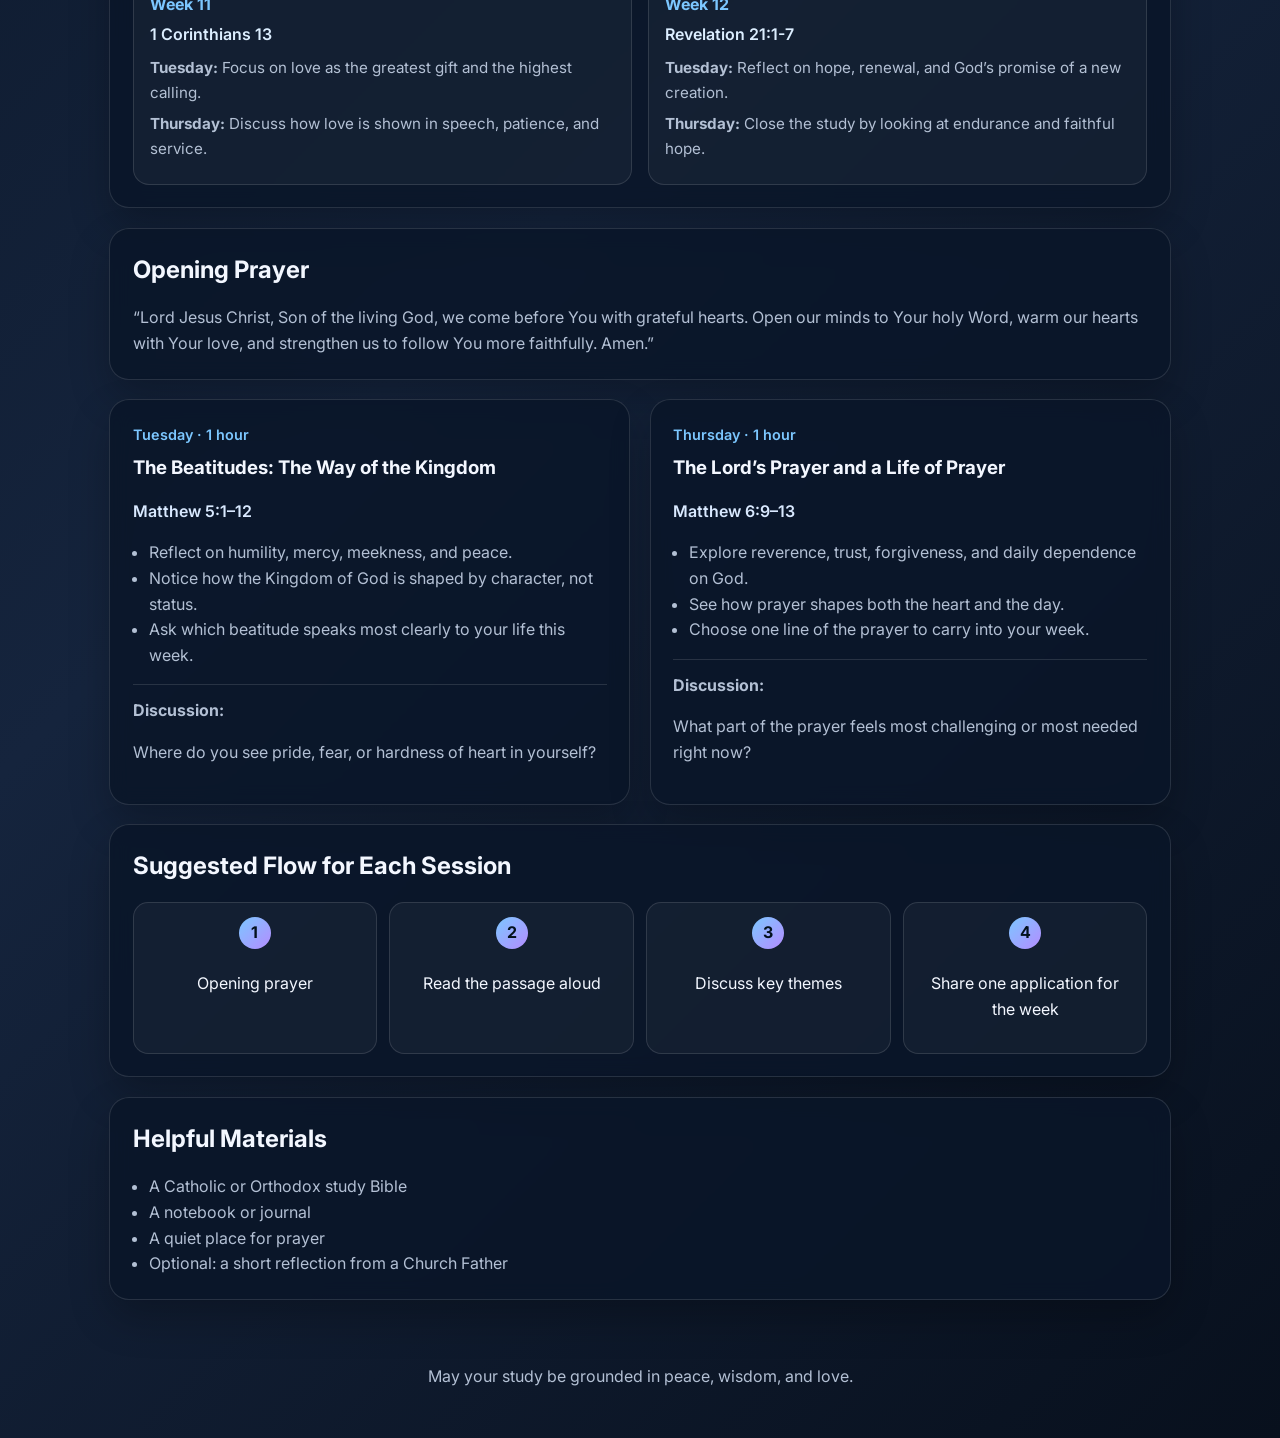
==== commit 924c3198: "Expand site into 12-week study program" ====
--- a/index.html
+++ b/index.html
@@ -21,6 +21,11 @@
     <div class="bg-glow glow-two"></div>
 
     <header class="hero">
+      <button class="menu-icon" aria-label="Study sections">
+        <span></span>
+        <span></span>
+        <span></span>
+      </button>
       <div class="hero__content">
         <p class="eyebrow">This Week’s Study</p>
         <h1>Faithful, peaceful, and simple Bible study for the week ahead.</h1>
@@ -36,6 +41,86 @@
     </header>
 
     <main class="container">
+      <section class="card weeks-section">
+        <div class="weeks-header">
+          <p class="eyebrow">12-Week Program</p>
+          <h2>Follow a steady path of prayer, reflection, and growth.</h2>
+        </div>
+        <div class="weeks-grid">
+          <article class="week-card">
+            <div class="week-number">Week 1</div>
+            <div class="week-verse">Matthew 5:3-12</div>
+            <div class="week-item"><strong>Tuesday:</strong> Study the Beatitudes and the call to humility and mercy.</div>
+            <div class="week-item"><strong>Thursday:</strong> Reflect on how these blessings shape a faithful life.</div>
+          </article>
+          <article class="week-card">
+            <div class="week-number">Week 2</div>
+            <div class="week-verse">John 15:1-8</div>
+            <div class="week-item"><strong>Tuesday:</strong> Explore remaining connected to Christ through prayer and obedience.</div>
+            <div class="week-item"><strong>Thursday:</strong> Consider how fruitfulness grows from abiding in God.</div>
+          </article>
+          <article class="week-card">
+            <div class="week-number">Week 3</div>
+            <div class="week-verse">Psalm 23</div>
+            <div class="week-item"><strong>Tuesday:</strong> Reflect on God as shepherd, guide, and comforter.</div>
+            <div class="week-item"><strong>Thursday:</strong> Discuss peace, trust, and the goodness of God.</div>
+          </article>
+          <article class="week-card">
+            <div class="week-number">Week 4</div>
+            <div class="week-verse">Philippians 4:4-9</div>
+            <div class="week-item"><strong>Tuesday:</strong> Study joy, gratitude, and the peace of God.</div>
+            <div class="week-item"><strong>Thursday:</strong> Practice focusing the mind on what is good and holy.</div>
+          </article>
+          <article class="week-card">
+            <div class="week-number">Week 5</div>
+            <div class="week-verse">Ephesians 4:1-6</div>
+            <div class="week-item"><strong>Tuesday:</strong> Talk about humility, gentleness, and unity in the body of Christ.</div>
+            <div class="week-item"><strong>Thursday:</strong> Reflect on how unity is lived through patience and love.</div>
+          </article>
+          <article class="week-card">
+            <div class="week-number">Week 6</div>
+            <div class="week-verse">James 1:2-8</div>
+            <div class="week-item"><strong>Tuesday:</strong> Consider trials as opportunities for endurance and wisdom.</div>
+            <div class="week-item"><strong>Thursday:</strong> Discuss trusting God in seasons of difficulty.</div>
+          </article>
+          <article class="week-card">
+            <div class="week-number">Week 7</div>
+            <div class="week-verse">Luke 10:25-37</div>
+            <div class="week-item"><strong>Tuesday:</strong> Study the meaning of mercy and compassion.</div>
+            <div class="week-item"><strong>Thursday:</strong> Reflect on practical ways to love our neighbor.</div>
+          </article>
+          <article class="week-card">
+            <div class="week-number">Week 8</div>
+            <div class="week-verse">Matthew 6:9-13</div>
+            <div class="week-item"><strong>Tuesday:</strong> Pray through the Lord’s Prayer line by line.</div>
+            <div class="week-item"><strong>Thursday:</strong> Consider how prayer shapes the heart and daily life.</div>
+          </article>
+          <article class="week-card">
+            <div class="week-number">Week 9</div>
+            <div class="week-verse">Romans 12:1-2</div>
+            <div class="week-item"><strong>Tuesday:</strong> Reflect on offering ourselves to God as living sacrifices.</div>
+            <div class="week-item"><strong>Thursday:</strong> Discuss resisting worldly patterns and seeking holiness.</div>
+          </article>
+          <article class="week-card">
+            <div class="week-number">Week 10</div>
+            <div class="week-verse">Colossians 3:12-17</div>
+            <div class="week-item"><strong>Tuesday:</strong> Study compassion, kindness, humility, and patience.</div>
+            <div class="week-item"><strong>Thursday:</strong> Reflect on letting peace and gratitude rule in the heart.</div>
+          </article>
+          <article class="week-card">
+            <div class="week-number">Week 11</div>
+            <div class="week-verse">1 Corinthians 13</div>
+            <div class="week-item"><strong>Tuesday:</strong> Focus on love as the greatest gift and the highest calling.</div>
+            <div class="week-item"><strong>Thursday:</strong> Discuss how love is shown in speech, patience, and service.</div>
+          </article>
+          <article class="week-card">
+            <div class="week-number">Week 12</div>
+            <div class="week-verse">Revelation 21:1-7</div>
+            <div class="week-item"><strong>Tuesday:</strong> Reflect on hope, renewal, and God’s promise of a new creation.</div>
+            <div class="week-item"><strong>Thursday:</strong> Close the study by looking at endurance and faithful hope.</div>
+          </article>
+        </div>
+      </section>
       <section class="card prayer-card">
         <h2>Opening Prayer</h2>
         <p>
--- a/style.css
+++ b/style.css
@@ -58,6 +58,29 @@
   padding: 5rem 1.5rem 3rem;
   display: flex;
   justify-content: center;
+  position: relative;
+}
+
+.menu-icon {
+  position: absolute;
+  top: 1.2rem;
+  right: 1.2rem;
+  display: flex;
+  flex-direction: column;
+  gap: 0.3rem;
+  background: rgba(255, 255, 255, 0.08);
+  border: 1px solid var(--border);
+  border-radius: 0.7rem;
+  padding: 0.6rem;
+  cursor: pointer;
+}
+
+.menu-icon span {
+  display: block;
+  width: 1.2rem;
+  height: 2px;
+  background: var(--text);
+  border-radius: 999px;
 }
 
 .hero__content {
@@ -129,6 +152,45 @@
   box-shadow: 0 18px 40px rgba(0, 0, 0, 0.24);
   padding: 1.4rem;
   backdrop-filter: blur(10px);
+}
+
+.weeks-section {
+  margin-bottom: 1.2rem;
+}
+
+.weeks-header {
+  margin-bottom: 1rem;
+}
+
+.weeks-grid {
+  display: grid;
+  grid-template-columns: repeat(2, minmax(0, 1fr));
+  gap: 1rem;
+}
+
+.week-card {
+  background: rgba(255, 255, 255, 0.04);
+  border: 1px solid var(--border);
+  border-radius: 1rem;
+  padding: 1rem;
+}
+
+.week-number {
+  color: var(--accent);
+  font-weight: 700;
+  margin-bottom: 0.3rem;
+}
+
+.week-verse {
+  font-weight: 600;
+  margin-bottom: 0.55rem;
+  color: #dceeff;
+}
+
+.week-item {
+  color: var(--muted);
+  font-size: 0.95rem;
+  margin-bottom: 0.45rem;
 }
 
 .prayer-card {
@@ -225,6 +287,10 @@
     grid-template-columns: 1fr;
   }
 
+  .weeks-grid {
+    grid-template-columns: 1fr;
+  }
+
   .steps {
     grid-template-columns: 1fr 1fr;
   }
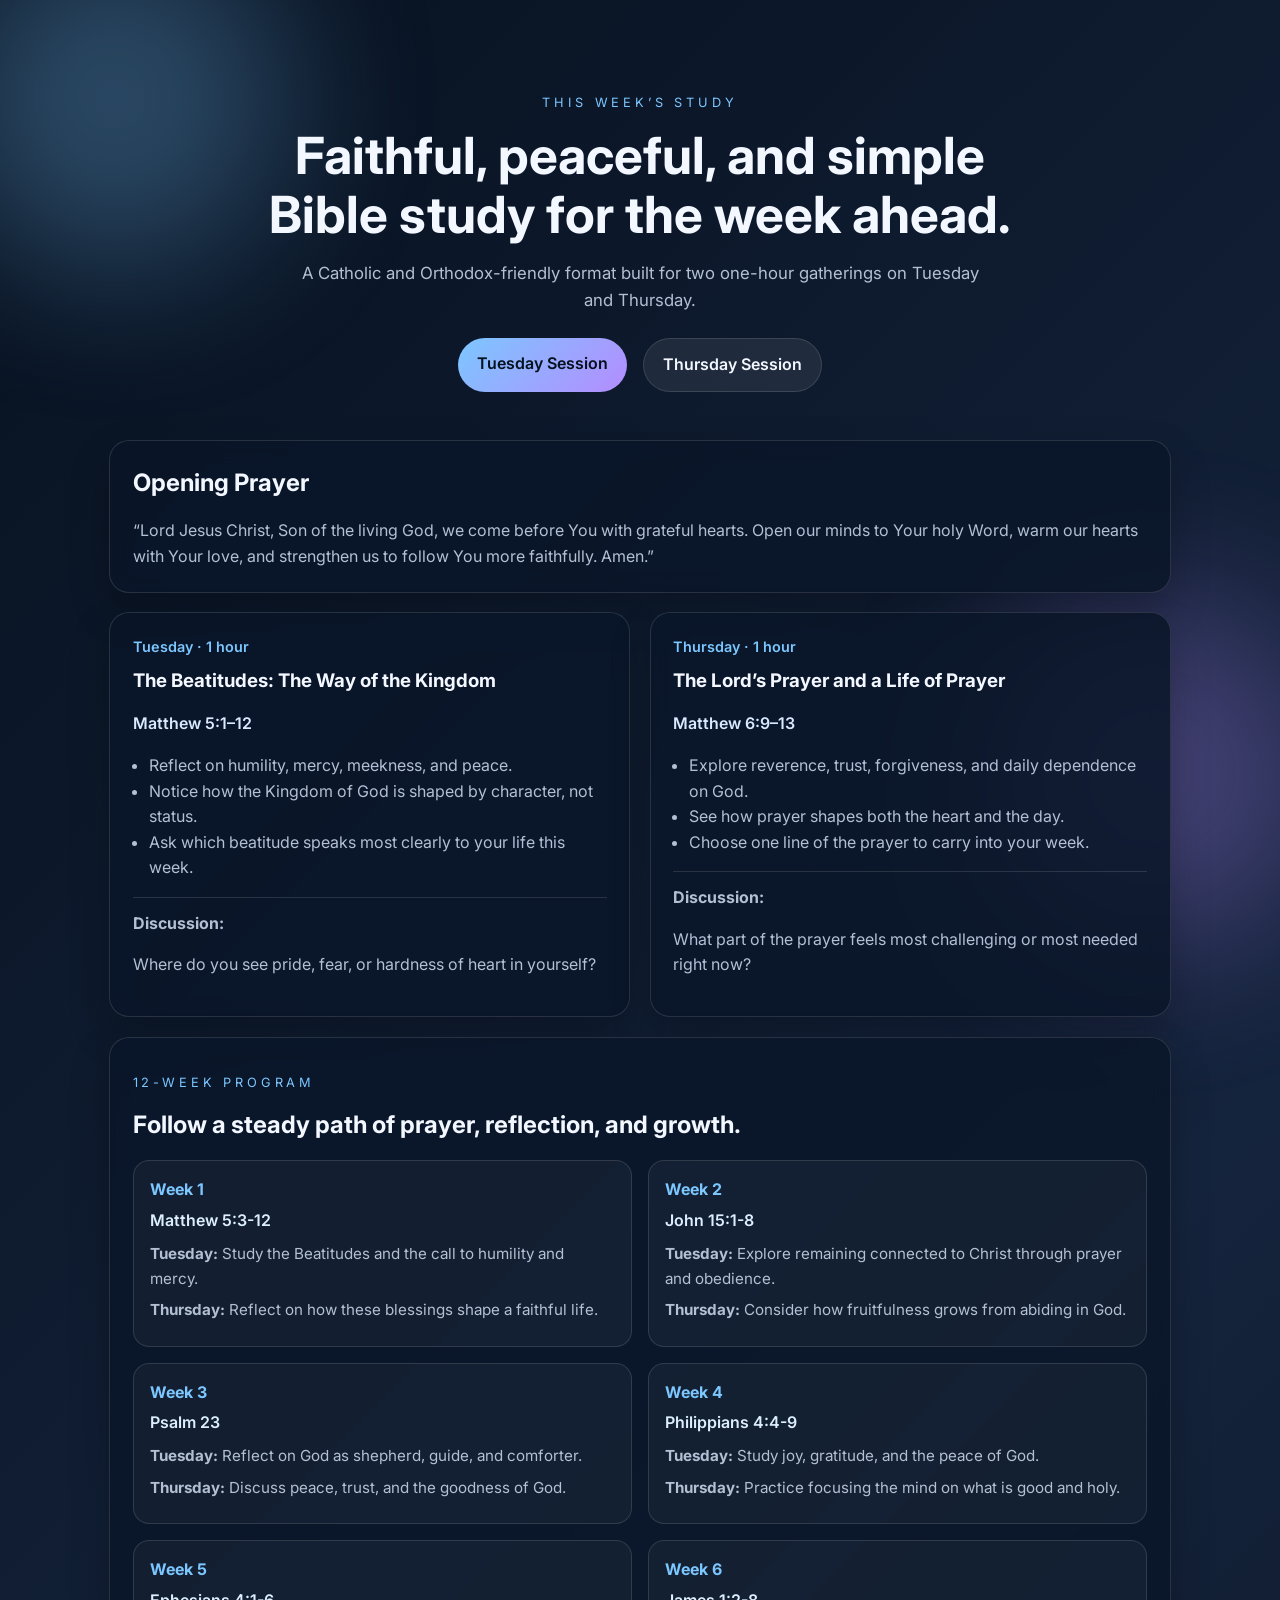
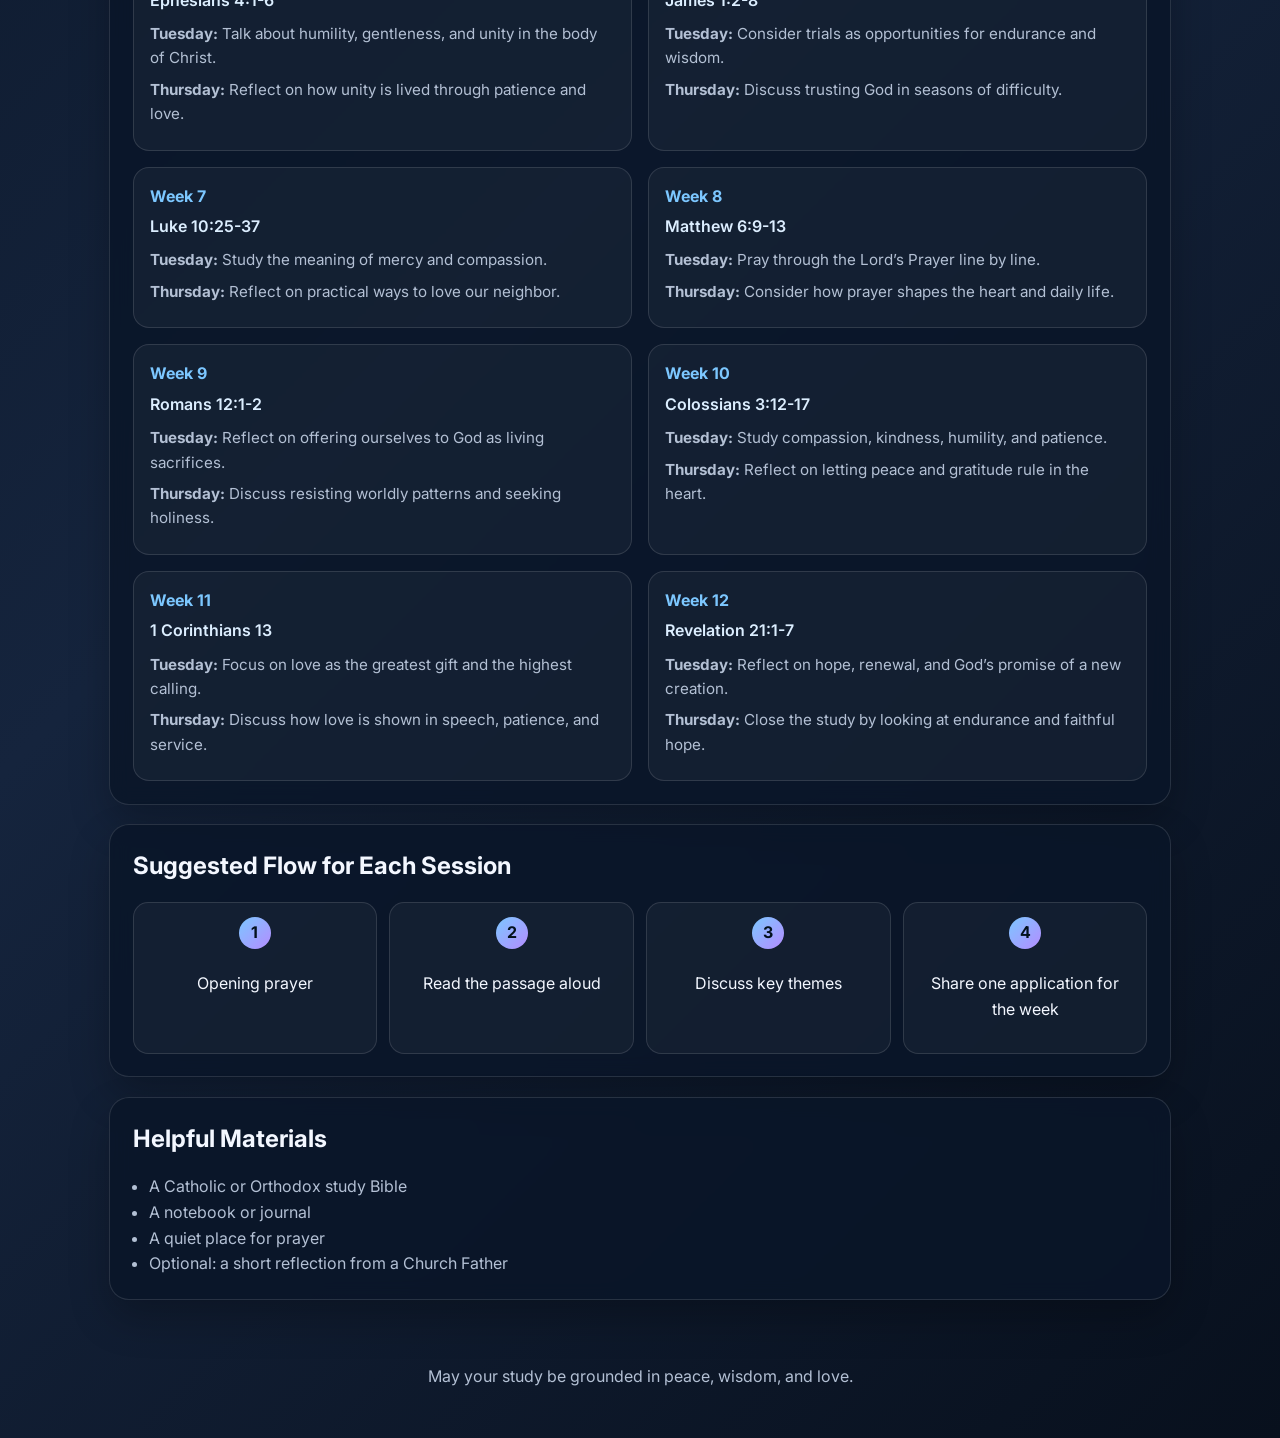
==== commit 35514d30: "Reorder opening sections and remove menu icon" ====
--- a/index.html
+++ b/index.html
@@ -21,11 +21,6 @@
     <div class="bg-glow glow-two"></div>
 
     <header class="hero">
-      <button class="menu-icon" aria-label="Study sections">
-        <span></span>
-        <span></span>
-        <span></span>
-      </button>
       <div class="hero__content">
         <p class="eyebrow">This Week’s Study</p>
         <h1>Faithful, peaceful, and simple Bible study for the week ahead.</h1>
@@ -41,6 +36,47 @@
     </header>
 
     <main class="container">
+      <section class="card prayer-card">
+        <h2>Opening Prayer</h2>
+        <p>
+          “Lord Jesus Christ, Son of the living God, we come before You with grateful
+          hearts. Open our minds to Your holy Word, warm our hearts with Your love, and
+          strengthen us to follow You more faithfully. Amen.”
+        </p>
+      </section>
+
+      <section class="session-grid">
+        <article class="card" id="tuesday">
+          <div class="card__meta">Tuesday · 1 hour</div>
+          <h3>The Beatitudes: The Way of the Kingdom</h3>
+          <p class="card__scripture">Matthew 5:1–12</p>
+          <ul>
+            <li>Reflect on humility, mercy, meekness, and peace.</li>
+            <li>Notice how the Kingdom of God is shaped by character, not status.</li>
+            <li>Ask which beatitude speaks most clearly to your life this week.</li>
+          </ul>
+          <div class="card__questions">
+            <strong>Discussion:</strong>
+            <p>Where do you see pride, fear, or hardness of heart in yourself?</p>
+          </div>
+        </article>
+
+        <article class="card" id="thursday">
+          <div class="card__meta">Thursday · 1 hour</div>
+          <h3>The Lord’s Prayer and a Life of Prayer</h3>
+          <p class="card__scripture">Matthew 6:9–13</p>
+          <ul>
+            <li>Explore reverence, trust, forgiveness, and daily dependence on God.</li>
+            <li>See how prayer shapes both the heart and the day.</li>
+            <li>Choose one line of the prayer to carry into your week.</li>
+          </ul>
+          <div class="card__questions">
+            <strong>Discussion:</strong>
+            <p>What part of the prayer feels most challenging or most needed right now?</p>
+          </div>
+        </article>
+      </section>
+
       <section class="card weeks-section">
         <div class="weeks-header">
           <p class="eyebrow">12-Week Program</p>
@@ -121,47 +157,6 @@
           </article>
         </div>
       </section>
-      <section class="card prayer-card">
-        <h2>Opening Prayer</h2>
-        <p>
-          “Lord Jesus Christ, Son of the living God, we come before You with grateful
-          hearts. Open our minds to Your holy Word, warm our hearts with Your love, and
-          strengthen us to follow You more faithfully. Amen.”
-        </p>
-      </section>
-
-      <section class="session-grid">
-        <article class="card" id="tuesday">
-          <div class="card__meta">Tuesday · 1 hour</div>
-          <h3>The Beatitudes: The Way of the Kingdom</h3>
-          <p class="card__scripture">Matthew 5:1–12</p>
-          <ul>
-            <li>Reflect on humility, mercy, meekness, and peace.</li>
-            <li>Notice how the Kingdom of God is shaped by character, not status.</li>
-            <li>Ask which beatitude speaks most clearly to your life this week.</li>
-          </ul>
-          <div class="card__questions">
-            <strong>Discussion:</strong>
-            <p>Where do you see pride, fear, or hardness of heart in yourself?</p>
-          </div>
-        </article>
-
-        <article class="card" id="thursday">
-          <div class="card__meta">Thursday · 1 hour</div>
-          <h3>The Lord’s Prayer and a Life of Prayer</h3>
-          <p class="card__scripture">Matthew 6:9–13</p>
-          <ul>
-            <li>Explore reverence, trust, forgiveness, and daily dependence on God.</li>
-            <li>See how prayer shapes both the heart and the day.</li>
-            <li>Choose one line of the prayer to carry into your week.</li>
-          </ul>
-          <div class="card__questions">
-            <strong>Discussion:</strong>
-            <p>What part of the prayer feels most challenging or most needed right now?</p>
-          </div>
-        </article>
-      </section>
-
       <section class="card simple-structure">
         <h2>Suggested Flow for Each Session</h2>
         <div class="steps">
--- a/style.css
+++ b/style.css
@@ -59,28 +59,6 @@
   display: flex;
   justify-content: center;
   position: relative;
-}
-
-.menu-icon {
-  position: absolute;
-  top: 1.2rem;
-  right: 1.2rem;
-  display: flex;
-  flex-direction: column;
-  gap: 0.3rem;
-  background: rgba(255, 255, 255, 0.08);
-  border: 1px solid var(--border);
-  border-radius: 0.7rem;
-  padding: 0.6rem;
-  cursor: pointer;
-}
-
-.menu-icon span {
-  display: block;
-  width: 1.2rem;
-  height: 2px;
-  background: var(--text);
-  border-radius: 999px;
 }
 
 .hero__content {
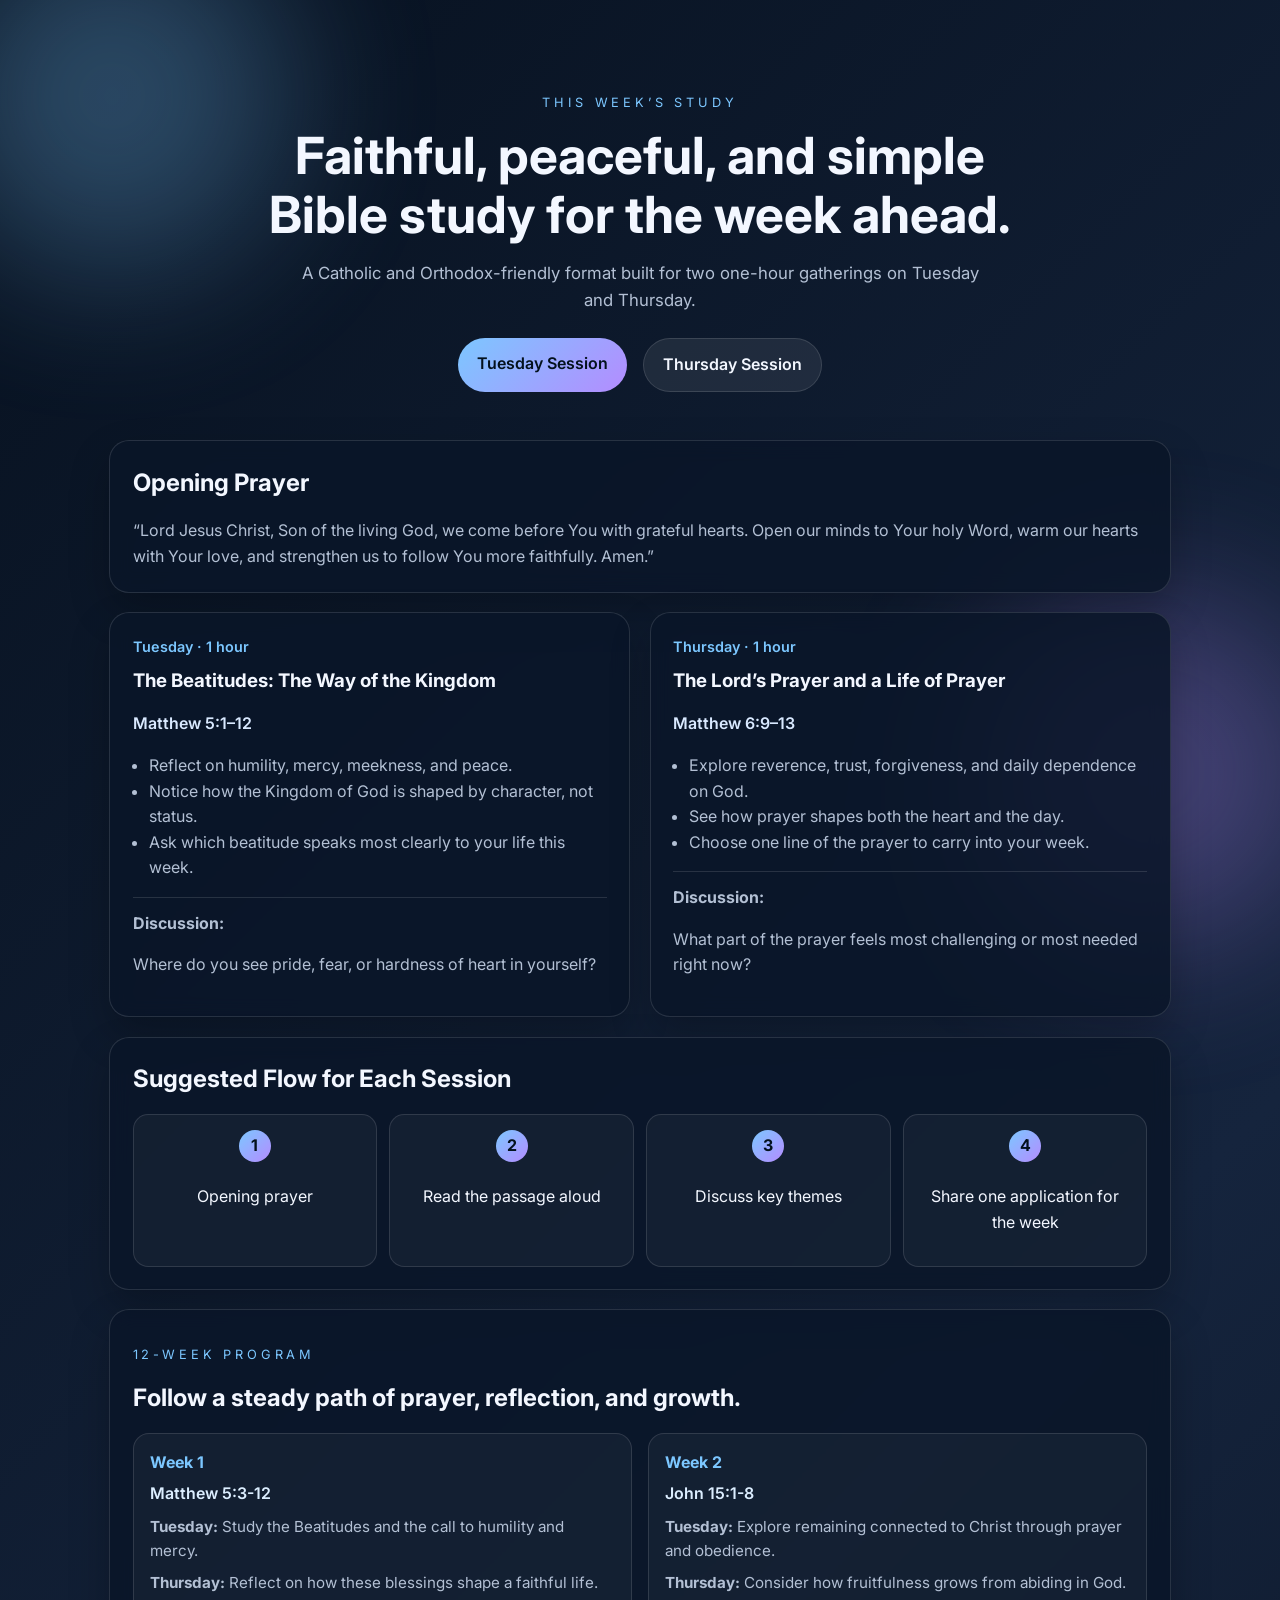
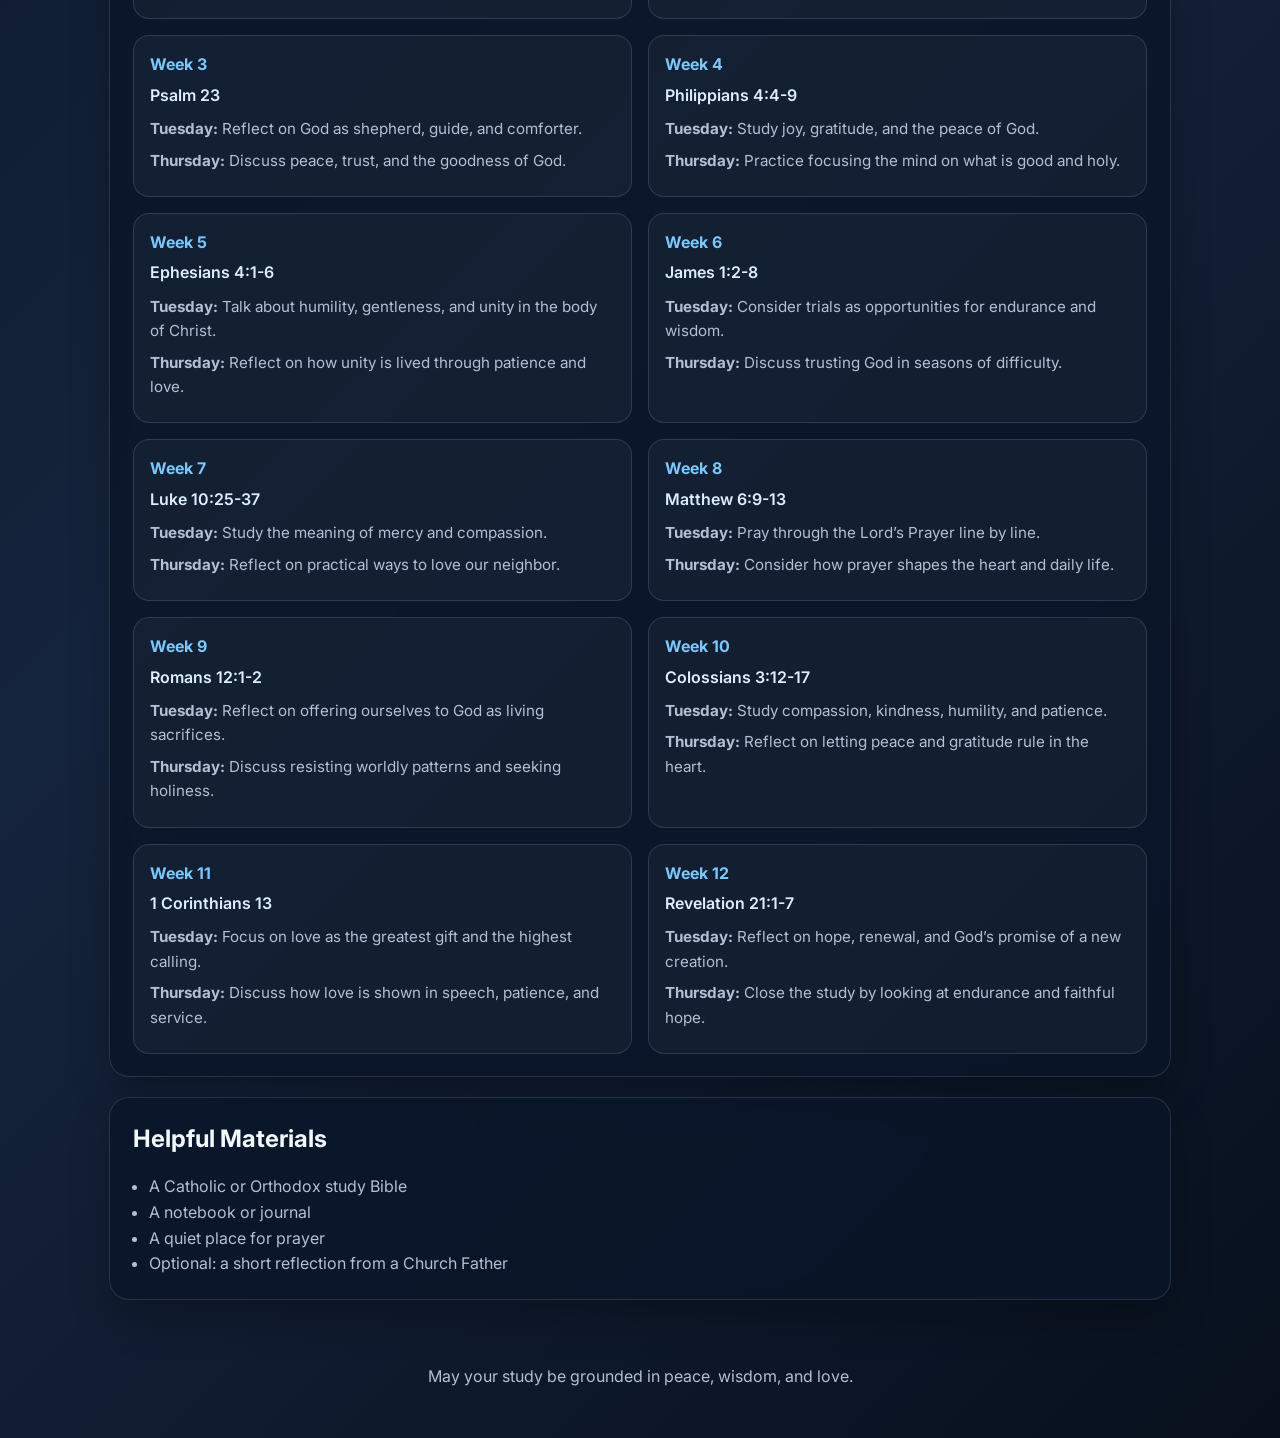
==== commit ee8d5ec7: "Move study flow section before 12-week program" ====
--- a/index.html
+++ b/index.html
@@ -75,6 +75,28 @@
             <p>What part of the prayer feels most challenging or most needed right now?</p>
           </div>
         </article>
+      </section>
+
+      <section class="card simple-structure">
+        <h2>Suggested Flow for Each Session</h2>
+        <div class="steps">
+          <div class="step">
+            <span>1</span>
+            <p>Opening prayer</p>
+          </div>
+          <div class="step">
+            <span>2</span>
+            <p>Read the passage aloud</p>
+          </div>
+          <div class="step">
+            <span>3</span>
+            <p>Discuss key themes</p>
+          </div>
+          <div class="step">
+            <span>4</span>
+            <p>Share one application for the week</p>
+          </div>
+        </div>
       </section>
 
       <section class="card weeks-section">
@@ -157,28 +179,6 @@
           </article>
         </div>
       </section>
-      <section class="card simple-structure">
-        <h2>Suggested Flow for Each Session</h2>
-        <div class="steps">
-          <div class="step">
-            <span>1</span>
-            <p>Opening prayer</p>
-          </div>
-          <div class="step">
-            <span>2</span>
-            <p>Read the passage aloud</p>
-          </div>
-          <div class="step">
-            <span>3</span>
-            <p>Discuss key themes</p>
-          </div>
-          <div class="step">
-            <span>4</span>
-            <p>Share one application for the week</p>
-          </div>
-        </div>
-      </section>
-
       <section class="card materials-card">
         <h2>Helpful Materials</h2>
         <ul>
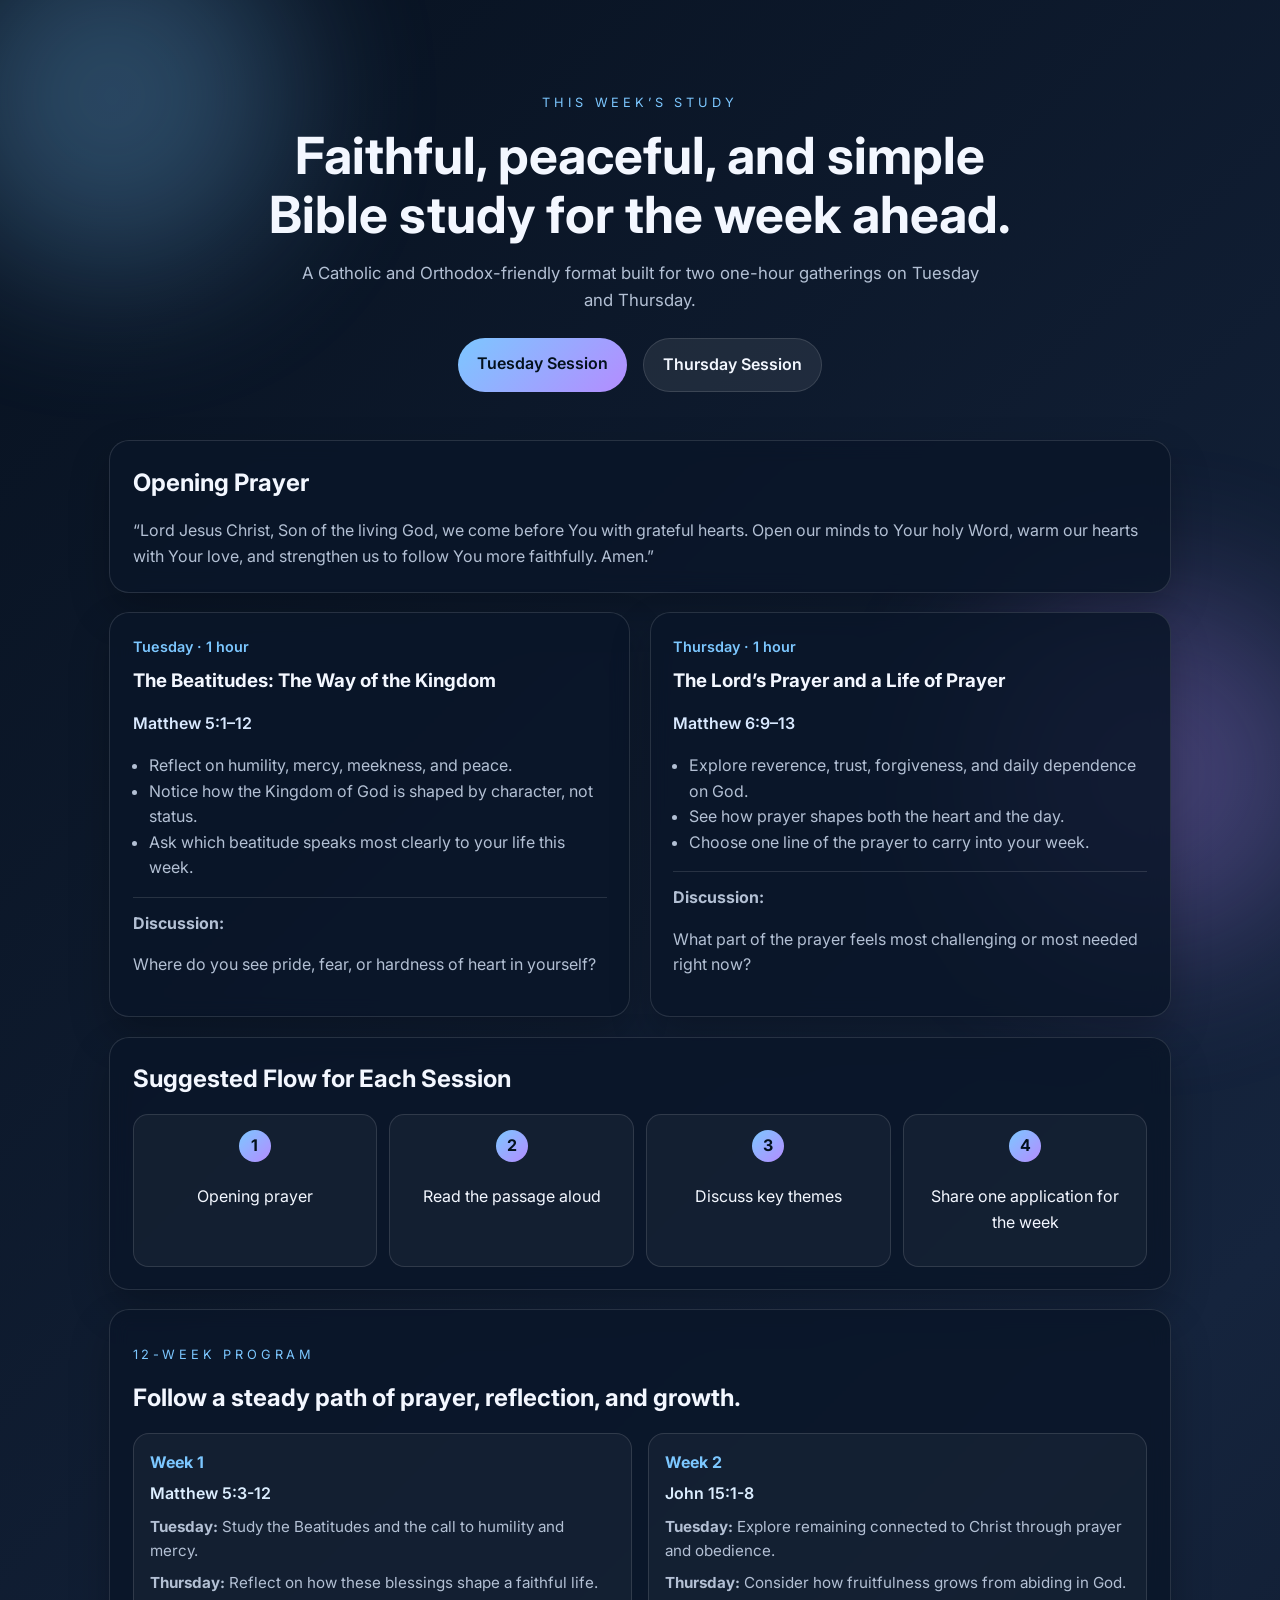
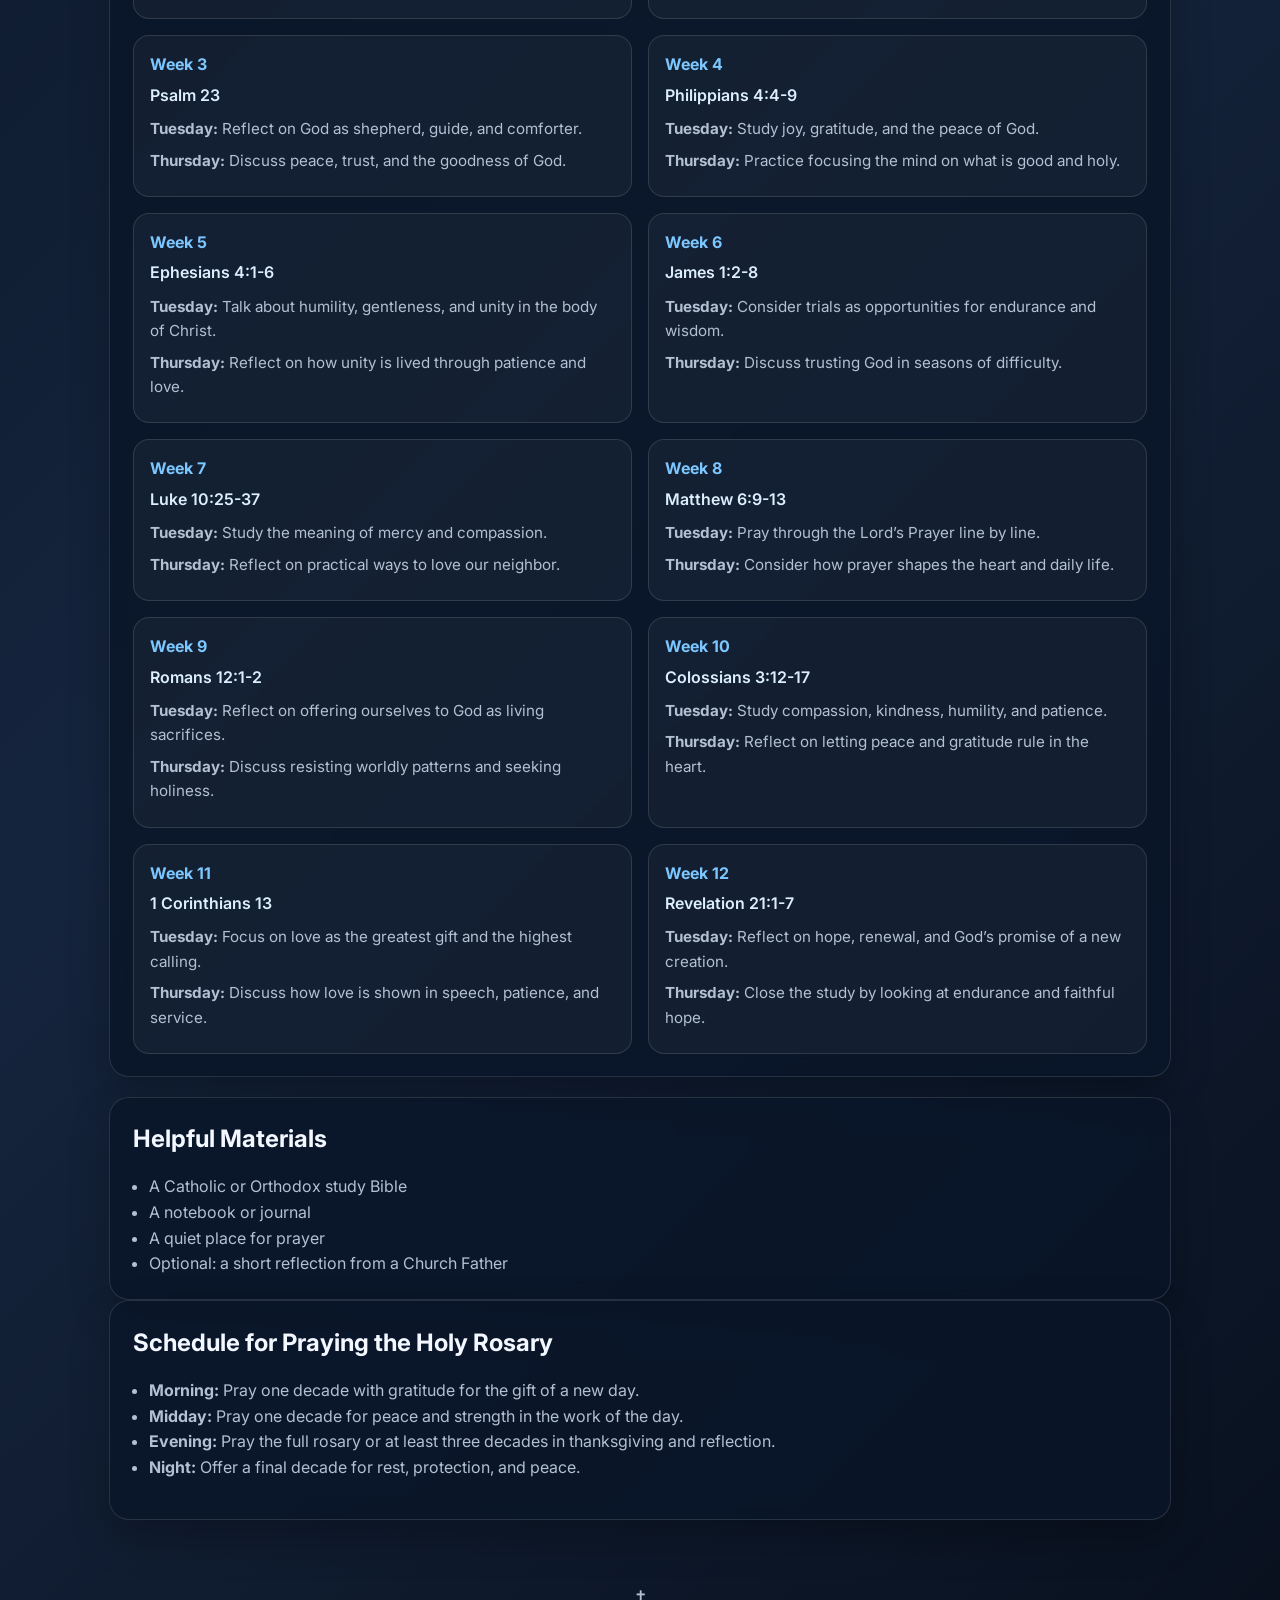
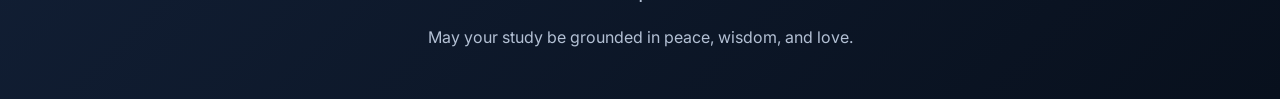
==== commit 6bd49c62: "Add rosary schedule and cross footer" ====
--- a/index.html
+++ b/index.html
@@ -179,6 +179,7 @@
           </article>
         </div>
       </section>
+
       <section class="card materials-card">
         <h2>Helpful Materials</h2>
         <ul>
@@ -188,9 +189,20 @@
           <li>Optional: a short reflection from a Church Father</li>
         </ul>
       </section>
+
+      <section class="card rosary-card">
+        <h2>Schedule for Praying the Holy Rosary</h2>
+        <ul>
+          <li><strong>Morning:</strong> Pray one decade with gratitude for the gift of a new day.</li>
+          <li><strong>Midday:</strong> Pray one decade for peace and strength in the work of the day.</li>
+          <li><strong>Evening:</strong> Pray the full rosary or at least three decades in thanksgiving and reflection.</li>
+          <li><strong>Night:</strong> Offer a final decade for rest, protection, and peace.</li>
+        </ul>
+      </section>
     </main>
 
     <footer class="footer">
+      <p>✝</p>
       <p>May your study be grounded in peace, wisdom, and love.</p>
     </footer>
   </body>
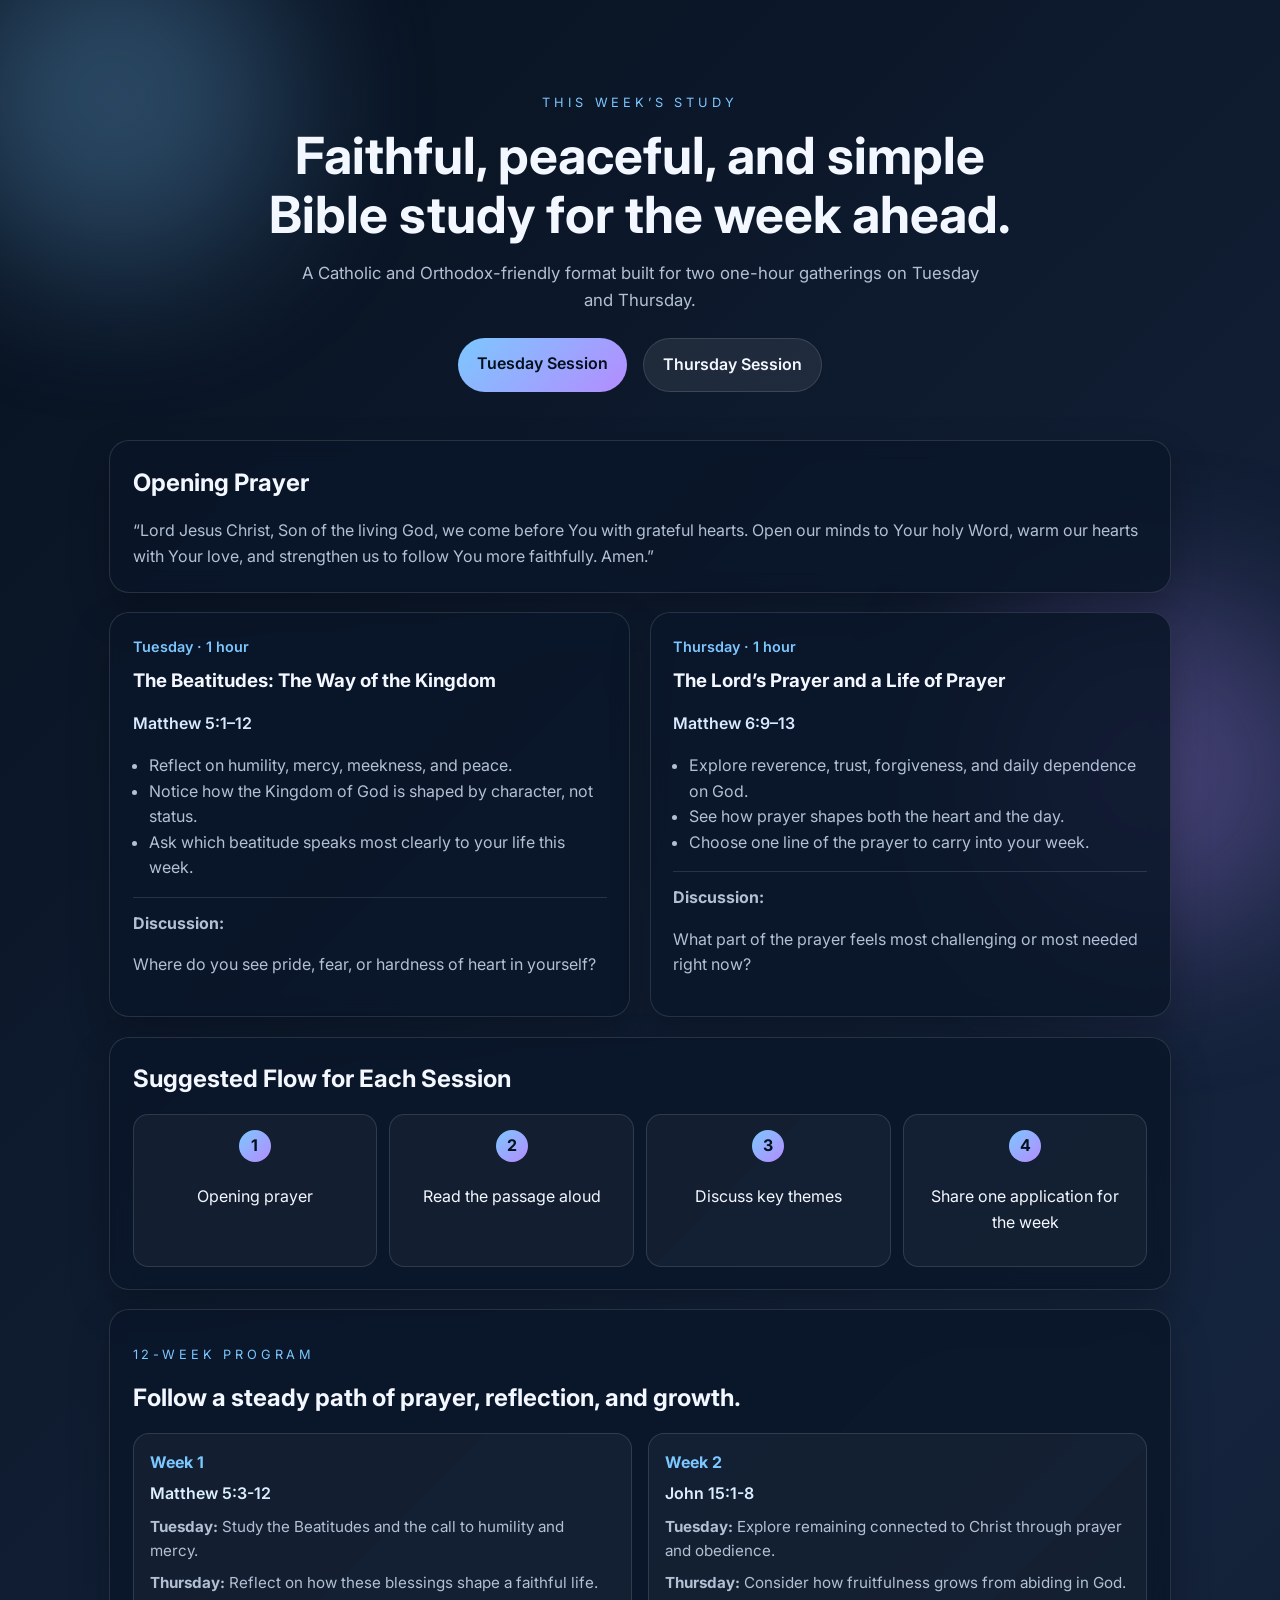
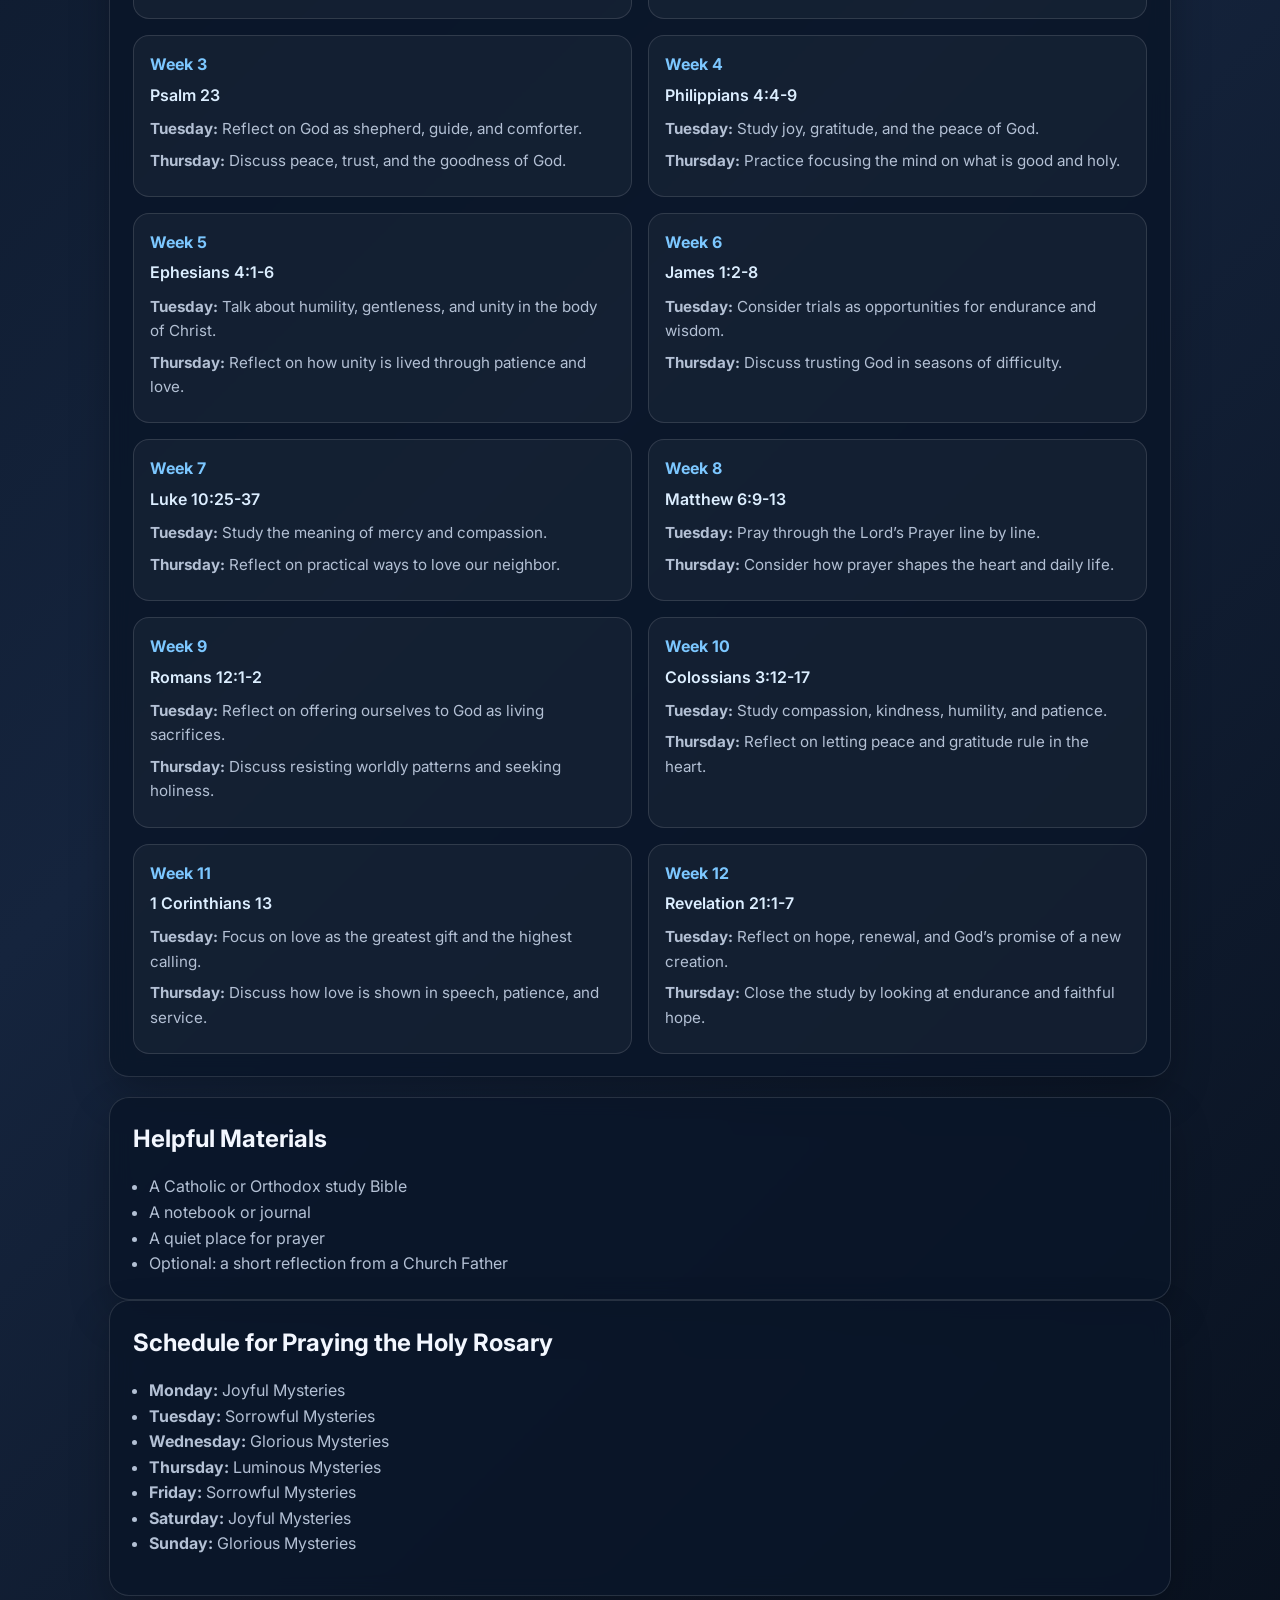
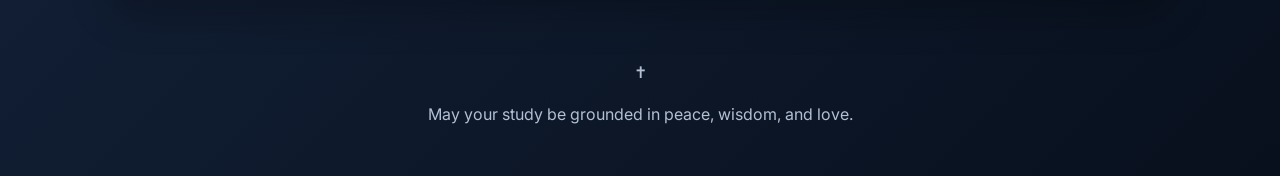
==== commit 98f7b2b1: "Update rosary schedule wording" ====
--- a/index.html
+++ b/index.html
@@ -193,10 +193,13 @@
       <section class="card rosary-card">
         <h2>Schedule for Praying the Holy Rosary</h2>
         <ul>
-          <li><strong>Morning:</strong> Pray one decade with gratitude for the gift of a new day.</li>
-          <li><strong>Midday:</strong> Pray one decade for peace and strength in the work of the day.</li>
-          <li><strong>Evening:</strong> Pray the full rosary or at least three decades in thanksgiving and reflection.</li>
-          <li><strong>Night:</strong> Offer a final decade for rest, protection, and peace.</li>
+          <li><strong>Monday:</strong> Joyful Mysteries</li>
+          <li><strong>Tuesday:</strong> Sorrowful Mysteries</li>
+          <li><strong>Wednesday:</strong> Glorious Mysteries</li>
+          <li><strong>Thursday:</strong> Luminous Mysteries</li>
+          <li><strong>Friday:</strong> Sorrowful Mysteries</li>
+          <li><strong>Saturday:</strong> Joyful Mysteries</li>
+          <li><strong>Sunday:</strong> Glorious Mysteries</li>
         </ul>
       </section>
     </main>
